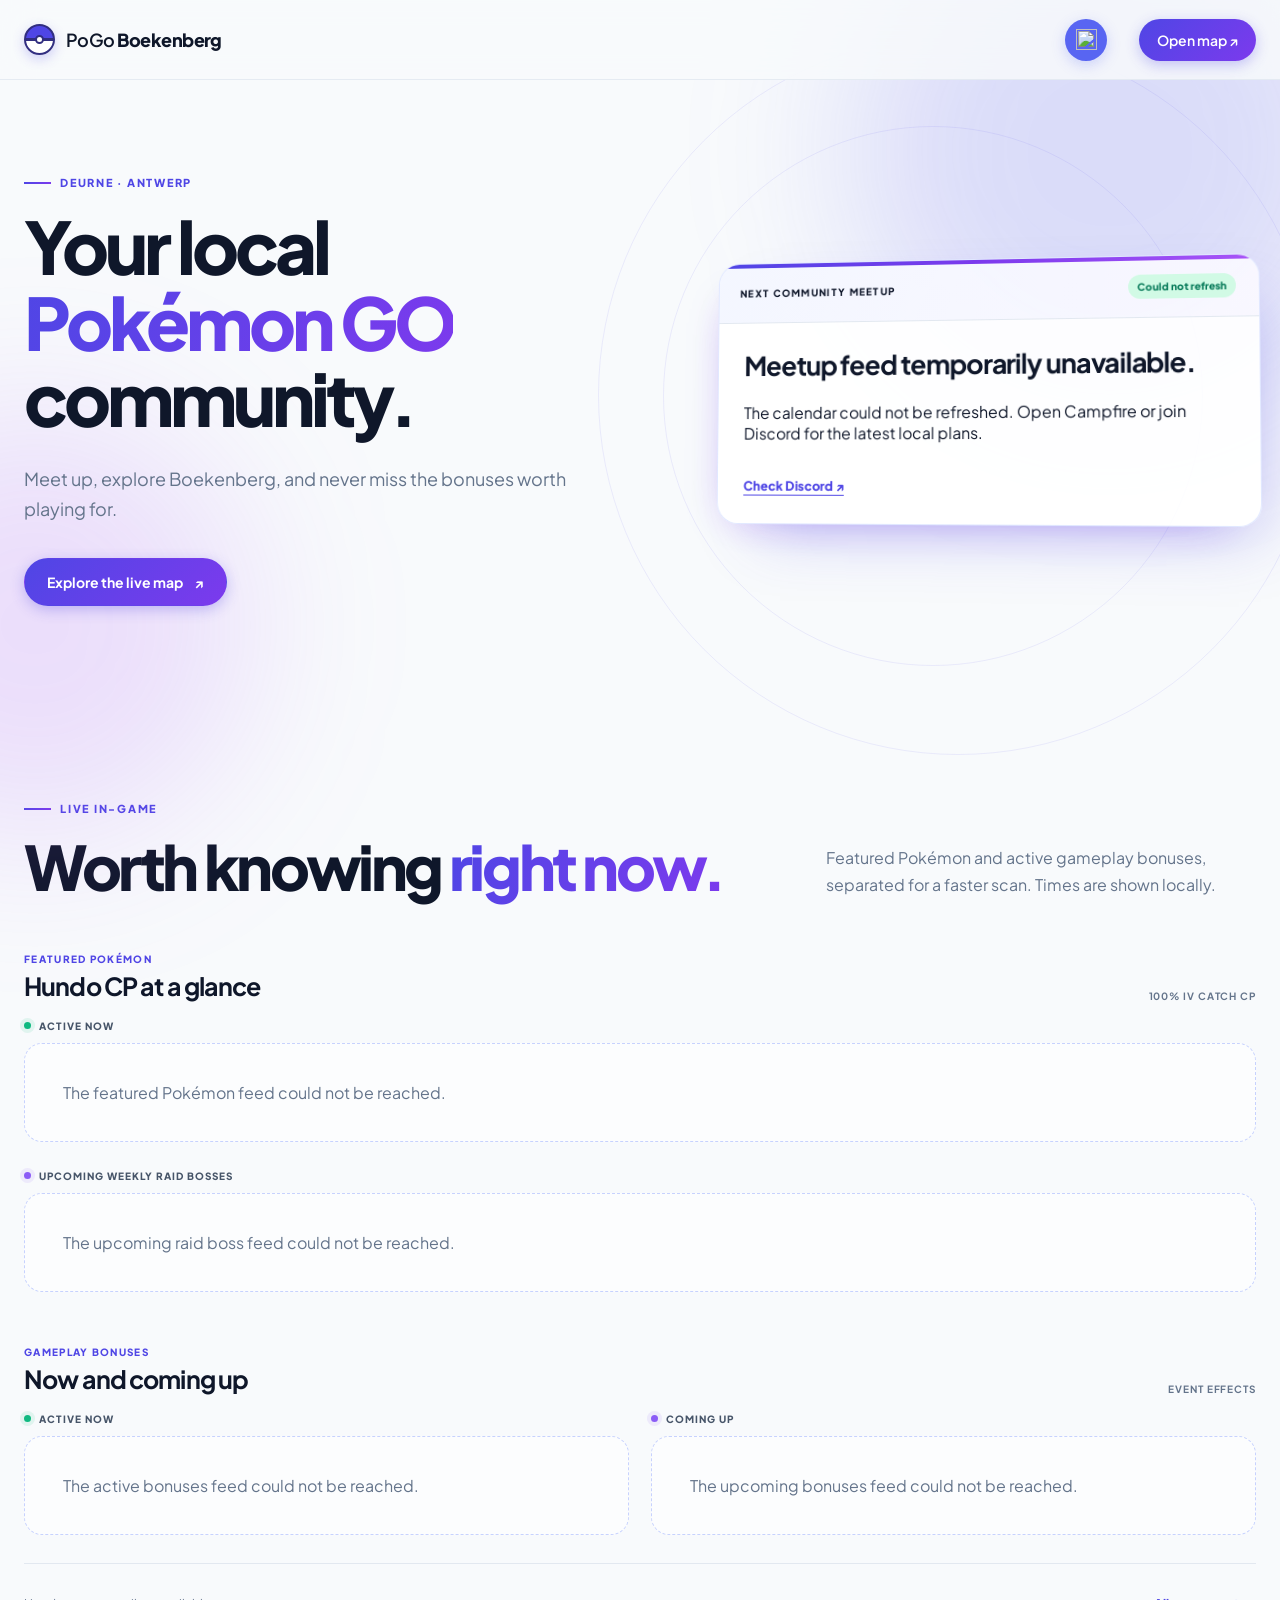
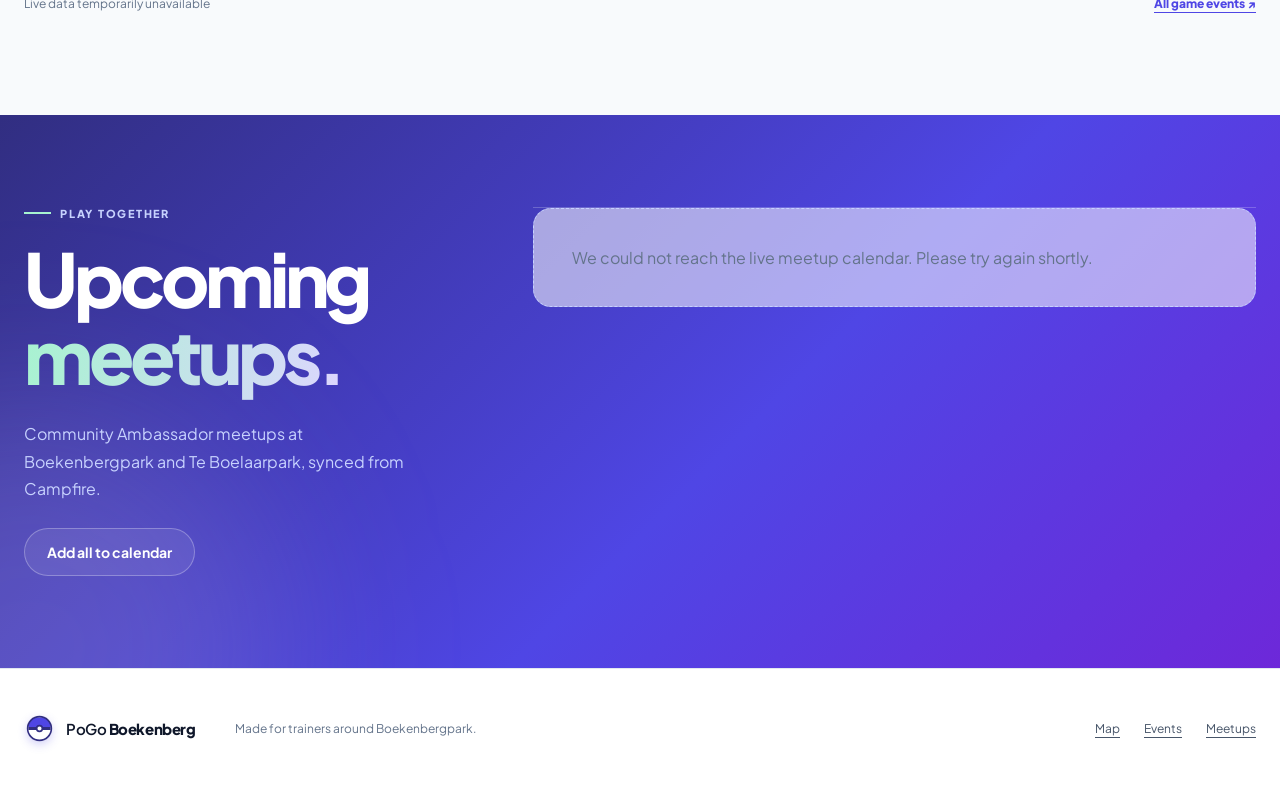
==== index.html @ e67b52e5 "Show upcoming weekly raid bosses" ====
<!doctype html>
<html lang="en">
<head>
  <meta charset="utf-8">
  <meta name="viewport" content="width=device-width, initial-scale=1, viewport-fit=cover">
  <meta name="theme-color" content="#4f46e5">
  <meta name="description" content="PoGo Boekenberg meetups, live Pokémon GO bonuses, raid hundo CP, and the community map.">
  <meta name="mobile-web-app-capable" content="yes">
  <meta name="apple-mobile-web-app-capable" content="yes">
  <meta name="apple-mobile-web-app-status-bar-style" content="default">
  <meta name="apple-mobile-web-app-title" content="PoGo Boekenberg">
  <meta property="og:type" content="website">
  <meta property="og:title" content="PoGo Boekenberg">
  <meta property="og:description" content="Meetups, live Pokémon GO events, perfect raid CP, and the community map.">
  <meta property="og:image" content="https://pogoboekenberg.github.io/home/og.png">
  <meta name="twitter:card" content="summary_large_image">
  <meta name="twitter:title" content="PoGo Boekenberg">
  <meta name="twitter:description" content="Meetups, live Pokémon GO events, perfect raid CP, and the community map.">
  <meta name="twitter:image" content="https://pogoboekenberg.github.io/home/og.png">
  <title>PoGo Boekenberg · Home</title>
  <link rel="manifest" href="manifest.webmanifest">
  <link rel="icon" href="assets/app-icon-192.png" type="image/png">
  <link rel="apple-touch-icon" href="assets/app-icon-180.png">
  <link rel="preconnect" href="https://fonts.googleapis.com">
  <link rel="preconnect" href="https://fonts.gstatic.com" crossorigin>
  <link href="https://fonts.googleapis.com/css2?family=Plus+Jakarta+Sans:wght@400;500;600;700;800&amp;display=swap" rel="stylesheet">
  <link rel="stylesheet" href="styles.css">
</head>
<body>
  <header class="site-header">
    <a class="brand" href="./" aria-label="PoGo Boekenberg home">
      <span class="brand-mark" aria-hidden="true"><i></i></span>
      <span>PoGo <b>Boekenberg</b></span>
    </a>
    <nav aria-label="Main navigation">
      <a class="discord-icon" href="https://discord.gg/QMDWYzHccS" target="_blank" rel="noopener" aria-label="Join PoGo Boekenberg on Discord" title="Join Discord">
        <img src="https://cdn.simpleicons.org/discord/ffffff" alt="" aria-hidden="true">
      </a>
      <a class="nav-map" data-map-link href="../map/">Open map <span aria-hidden="true">↗</span></a>
    </nav>
  </header>

  <main>
    <section class="hero">
      <div class="hero-orbit orbit-one" aria-hidden="true"></div>
      <div class="hero-orbit orbit-two" aria-hidden="true"></div>
      <div class="hero-copy">
        <p class="eyebrow"><span></span> Deurne · Antwerp</p>
        <h1>Your local<br><em>Pokémon GO</em><br>community.</h1>
        <p class="hero-intro">Meet up, explore Boekenberg, and never miss the bonuses worth playing for.</p>
        <div class="hero-actions">
          <a class="button primary" data-map-link href="../map/">Explore the live map <span aria-hidden="true">↗</span></a>
          <button class="button secondary install-button" id="installApp" type="button" hidden>Install app <span aria-hidden="true">↓</span></button>
        </div>
      </div>
      <aside class="next-up" aria-labelledby="next-up-title">
        <div class="next-up-label"><span>Next community meetup</span><i id="meetupStatus">Loading…</i></div>
        <div id="featuredMeetup" class="featured-meetup" aria-live="polite">
          <div class="skeleton title-skeleton"></div>
          <div class="skeleton line-skeleton"></div>
          <div class="skeleton line-skeleton short"></div>
        </div>
      </aside>
    </section>

    <section id="events" class="section events-section">
      <div class="section-heading">
        <div><p class="eyebrow"><span></span> Live in-game</p><h2>Worth knowing <em>right now.</em></h2></div>
        <p>Featured Pokémon and active gameplay bonuses, separated for a faster scan. Times are shown locally.</p>
      </div>
      <div class="event-split">
        <section class="event-group" aria-labelledby="featured-pokemon-title">
          <div class="event-group-heading"><div><p>Featured Pokémon</p><h3 id="featured-pokemon-title">Hundo CP at a glance</h3></div><span>100% IV catch CP</span></div>
          <div class="featured-rotation"><h4><span class="status-dot active"></span>Active now</h4><div id="featuredPokemon" class="featured-grid" aria-live="polite">
              <div class="compact-skeleton"><div class="skeleton icon-skeleton"></div><div><div class="skeleton title-skeleton"></div><div class="skeleton line-skeleton"></div></div></div>
              <div class="compact-skeleton"><div class="skeleton icon-skeleton"></div><div><div class="skeleton title-skeleton"></div><div class="skeleton line-skeleton"></div></div></div>
              <div class="compact-skeleton"><div class="skeleton icon-skeleton"></div><div><div class="skeleton title-skeleton"></div><div class="skeleton line-skeleton"></div></div></div>
          </div></div>
          <div class="featured-rotation"><h4><span class="status-dot upcoming"></span>Upcoming weekly raid bosses</h4><div id="upcomingRaidBosses" class="featured-grid" aria-live="polite">
              <div class="compact-skeleton"><div class="skeleton icon-skeleton"></div><div><div class="skeleton title-skeleton"></div><div class="skeleton line-skeleton"></div></div></div>
              <div class="compact-skeleton"><div class="skeleton icon-skeleton"></div><div><div class="skeleton title-skeleton"></div><div class="skeleton line-skeleton"></div></div></div>
          </div></div>
        </section>
        <section class="event-group" aria-labelledby="bonuses-title">
          <div class="event-group-heading"><div><p>Gameplay bonuses</p><h3 id="bonuses-title">Now and coming up</h3></div><span>Event effects</span></div>
          <div class="bonus-columns">
            <div class="bonus-column"><h4><span class="status-dot active"></span>Active now</h4><div id="activeBonuses" class="bonus-grid" aria-live="polite">
              <div class="compact-skeleton"><div class="skeleton icon-skeleton"></div><div><div class="skeleton title-skeleton"></div><div class="skeleton line-skeleton"></div></div></div>
            </div></div>
            <div class="bonus-column"><h4><span class="status-dot upcoming"></span>Coming up</h4><div id="upcomingBonuses" class="bonus-grid" aria-live="polite">
              <div class="compact-skeleton"><div class="skeleton icon-skeleton"></div><div><div class="skeleton title-skeleton"></div><div class="skeleton line-skeleton"></div></div></div>
            </div></div>
          </div>
        </section>
      </div>
      <div class="section-footer"><p id="eventFreshness">Checking the live event feed…</p><a href="https://leekduck.com/events/" target="_blank" rel="noopener">All game events <span aria-hidden="true">↗</span></a></div>
    </section>

    <section id="meetups" class="section meetup-section">
      <div class="meetup-heading">
        <p class="eyebrow light"><span></span> Play together</p>
        <h2>Upcoming<br><em>meetups.</em></h2>
        <p>Community Ambassador meetups at Boekenbergpark and Te Boelaarpark, synced from Campfire.</p>
        <a class="button light-button" id="calendarLink" href="https://fieldresearch-api.arcaniaxbrennian.workers.dev/api/events.ics">Add all to calendar</a>
      </div>
      <div id="meetupList" class="meetup-list" aria-live="polite">
        <div class="meetup-row loading-row"><div class="skeleton date-skeleton"></div><div><div class="skeleton title-skeleton"></div><div class="skeleton line-skeleton"></div></div></div>
        <div class="meetup-row loading-row"><div class="skeleton date-skeleton"></div><div><div class="skeleton title-skeleton"></div><div class="skeleton line-skeleton"></div></div></div>
      </div>
    </section>
  </main>

  <footer>
    <a class="brand footer-brand" href="./"><span class="brand-mark" aria-hidden="true"><i></i></span><span>PoGo <b>Boekenberg</b></span></a>
    <p>Made for trainers around Boekenbergpark.</p>
    <div><a data-map-link href="../map/">Map</a><a href="#events">Events</a><a href="#meetups">Meetups</a></div>
  </footer>

  <script src="https://cdn.jsdelivr.net/npm/long@3.2.0/dist/long.min.js"></script>
  <script src="https://cdn.jsdelivr.net/npm/s2-geometry@1.2.10/src/s2geometry.js"></script>
  <script src="config.js"></script>
  <script src="app.js"></script>
</body>
</html>
---- styles.css ----
:root {
  --background: #f8fafc;
  --surface: #ffffff;
  --primary: #4f46e5;
  --secondary: #7c3aed;
  --text: #0f172a;
  --muted: #64748b;
  --success: #10b981;
  --border: #e2e8f0;
  --indigo-soft: #eef2ff;
  --violet-soft: #f5f3ff;
  --radius-card: 18px;
  --radius-control: 12px;
  --shadow-card: 0 4px 20px -2px rgba(79, 70, 229, .10);
  --shadow-hover: 0 18px 36px -12px rgba(79, 70, 229, .22), 0 8px 16px -8px rgba(124, 58, 237, .14);
  --shadow-button: 0 4px 14px rgba(79, 70, 229, .30);
  color: var(--text);
  background: var(--background);
  font-family: "Plus Jakarta Sans", system-ui, sans-serif;
  font-synthesis: none;
}

* { box-sizing: border-box; }
[hidden] { display: none !important; }
html { scroll-behavior: smooth; }
body { margin: 0; background: var(--background); overflow-x: hidden; }
a { color: inherit; }
button, a { -webkit-tap-highlight-color: transparent; }
a:focus-visible, button:focus-visible { outline: 3px solid rgba(79, 70, 229, .35); outline-offset: 3px; }

.site-header {
  height: 80px;
  padding: 0 max(24px, calc((100vw - 1280px) / 2));
  display: flex;
  align-items: center;
  justify-content: space-between;
  border-bottom: 1px solid rgba(226, 232, 240, .8);
  background: rgba(248, 250, 252, .82);
  backdrop-filter: blur(18px);
  position: relative;
  z-index: 20;
}
.brand { display: flex; align-items: center; gap: 11px; text-decoration: none; font-weight: 600; letter-spacing: -.03em; font-size: 18px; }
.brand b { font-weight: 800; }
.brand-mark { width: 31px; height: 31px; border: 2px solid #312e81; border-radius: 50%; background: linear-gradient(var(--primary) 0 45%, #312e81 45% 55%, #fff 55%); position: relative; display: block; box-shadow: 0 4px 12px rgba(79, 70, 229, .25); }
.brand-mark i { position: absolute; width: 9px; height: 9px; border: 2px solid #312e81; background: #fff; border-radius: 50%; left: 9px; top: 9px; }
.site-header nav { display: flex; align-items: center; gap: 32px; font-size: 14px; font-weight: 600; }
.site-header nav a { text-decoration: none; transition: color .2s ease; }
.site-header nav a:not(.nav-map):hover { color: var(--primary); }
.discord-icon { width: 42px; height: 42px; display: grid; place-items: center; border-radius: 50%; background: #5865f2; box-shadow: 0 4px 14px rgba(88, 101, 242, .25); transition: transform .2s ease, box-shadow .2s ease !important; }
.discord-icon img { width: 21px; height: 21px; display: block; }
.discord-icon:hover { transform: translateY(-2px); box-shadow: 0 8px 20px rgba(88, 101, 242, .32); }
.nav-map { color: #fff; background: linear-gradient(135deg, var(--primary), var(--secondary)); padding: 12px 18px; border-radius: 999px; box-shadow: var(--shadow-button); transition: transform .2s ease, box-shadow .2s ease; }
.nav-map:hover { transform: translateY(-2px); box-shadow: 0 9px 20px rgba(79, 70, 229, .32); }

.hero { min-height: 630px; padding: 78px max(24px, calc((100vw - 1280px) / 2)) 86px; display: grid; grid-template-columns: minmax(0, 1.03fr) minmax(390px, .97fr); gap: 8vw; align-items: center; position: relative; isolation: isolate; }
.hero:before, .hero:after { content: ""; position: absolute; border-radius: 50%; filter: blur(80px); z-index: -2; pointer-events: none; animation: breathe 7s ease-in-out infinite alternate; }
.hero:before { width: 520px; height: 520px; background: rgba(99, 102, 241, .20); top: -190px; right: -90px; }
.hero:after { width: 430px; height: 430px; background: rgba(168, 85, 247, .16); left: -180px; bottom: -130px; animation-delay: -3s; }
.hero-orbit { position: absolute; border: 1px solid rgba(79, 70, 229, .09); border-radius: 50%; pointer-events: none; z-index: -1; }
.orbit-one { width: 540px; height: 540px; right: 6vw; top: 46px; }
.orbit-two { width: 720px; height: 720px; right: -3vw; top: -45px; }
.hero-copy, .next-up { position: relative; z-index: 2; }
.eyebrow { margin: 0 0 19px; text-transform: uppercase; letter-spacing: .16em; font-size: 11px; font-weight: 800; color: var(--primary); display: flex; align-items: center; gap: 9px; }
.eyebrow span { width: 27px; height: 2px; background: linear-gradient(90deg, var(--primary), var(--secondary)); display: inline-block; }
.hero h1, .section h2, .discord-cta h2 { font-size: clamp(48px, 5.65vw, 78px); line-height: 1.05; letter-spacing: -.055em; margin: 0; font-weight: 800; }
.hero h1 em, .section h2 em, .discord-cta h2 em { font: inherit; color: transparent; background: linear-gradient(115deg, var(--primary), var(--secondary)); -webkit-background-clip: text; background-clip: text; }
.hero-intro { font-size: 18px; line-height: 1.7; max-width: 560px; color: var(--muted); margin: 28px 0 33px; }
.hero-actions { display: flex; gap: 12px; flex-wrap: wrap; }
.button { min-height: 48px; display: inline-flex; align-items: center; justify-content: center; gap: 11px; text-decoration: none; border-radius: 999px; padding: 14px 22px; font-size: 14px; font-weight: 700; border: 1px solid var(--border); transition: transform .2s ease, box-shadow .2s ease, border-color .2s ease, background .2s ease; }
.install-button { font-family: inherit; cursor: pointer; }
.button:hover { transform: translateY(-2px); }
.button.primary { border-color: transparent; background: linear-gradient(135deg, var(--primary), var(--secondary)); color: #fff; box-shadow: var(--shadow-button); }
.button.primary:hover { box-shadow: 0 9px 22px rgba(79, 70, 229, .34); }
.button.secondary { background: var(--surface); color: #334155; box-shadow: 0 2px 9px rgba(79, 70, 229, .06); }
.button.secondary:hover { border-color: #c7d2fe; background: #f8faff; box-shadow: var(--shadow-card); }

.next-up { align-self: center; transform: perspective(1400px) rotateX(3deg) rotateY(-8deg); background: rgba(255, 255, 255, .91); border: 1px solid rgba(224, 231, 255, .95); border-radius: 22px; overflow: hidden; box-shadow: 22px 28px 60px -24px rgba(79, 70, 229, .34), -14px 18px 40px -28px rgba(124, 58, 237, .4); transition: transform .5s ease, box-shadow .5s ease; }
.next-up:hover { transform: perspective(1400px) rotateX(1deg) rotateY(-4deg) translateY(-4px); box-shadow: var(--shadow-hover); }
.next-up:before { content: ""; position: absolute; inset: 0 0 auto; height: 4px; background: linear-gradient(90deg, var(--primary), var(--secondary), #a855f7); }
.next-up-label { display: flex; justify-content: space-between; align-items: center; padding: 18px 22px; border-bottom: 1px solid var(--border); background: linear-gradient(90deg, rgba(238, 242, 255, .65), rgba(245, 243, 255, .65)); font-size: 10px; text-transform: uppercase; letter-spacing: .13em; font-weight: 800; }
.next-up-label i { font-style: normal; color: #047857; background: #d1fae5; border-radius: 999px; padding: 6px 9px; letter-spacing: 0; text-transform: none; }
.featured-meetup { padding: 28px 27px 26px; min-height: 204px; }
.featured-meetup h3 { font-size: 27px; line-height: 1.15; letter-spacing: -.04em; margin: 0 0 22px; }
.featured-meta { display: grid; grid-template-columns: 1fr 1fr; gap: 12px; padding-top: 17px; border-top: 1px solid var(--border); }
.featured-meta span { font-size: 10px; text-transform: uppercase; letter-spacing: .12em; color: var(--muted); display: block; }
.featured-meta b { display: block; margin-top: 5px; font-size: 13px; }
.featured-meetup a { display: inline-flex; margin-top: 19px; font-size: 13px; font-weight: 800; color: var(--primary); text-underline-offset: 4px; }

.section { padding: 92px max(24px, calc((100vw - 1280px) / 2)); }
.section-heading { display: flex; justify-content: space-between; gap: 60px; align-items: end; margin-bottom: 54px; }
.section-heading h2 { font-size: clamp(42px, 4.8vw, 64px); }
.section-heading > p { max-width: 430px; color: var(--muted); font-size: 16px; line-height: 1.7; margin: 0; }
.event-split { display: grid; gap: 54px; }
.event-group { min-width: 0; }
.event-group-heading { display: flex; align-items: end; justify-content: space-between; gap: 24px; margin-bottom: 18px; }
.event-group-heading p { margin: 0 0 5px; color: var(--primary); font-size: 10px; font-weight: 800; letter-spacing: .13em; text-transform: uppercase; }
.event-group-heading h3 { margin: 0; font-size: 25px; letter-spacing: -.035em; }
.event-group-heading > span { color: var(--muted); font-size: 10px; font-weight: 700; letter-spacing: .09em; text-transform: uppercase; }
.featured-grid { display: grid; grid-template-columns: repeat(3, 1fr); gap: 13px; }
.featured-rotation + .featured-rotation { margin-top: 28px; }
.featured-pokemon-card { min-width: 0; border: 1px solid #e7eafd; border-radius: 15px; background: var(--surface); box-shadow: 0 3px 14px rgba(79, 70, 229, .07); transition: transform .2s ease, box-shadow .2s ease, border-color .2s ease; }
.featured-pokemon-card:hover { transform: translateY(-3px); border-color: #cfd6ff; box-shadow: var(--shadow-card); }
.featured-pokemon-card > a { min-height: 128px; display: grid; grid-template-columns: 54px minmax(0, 1fr); gap: 13px; padding: 15px; text-decoration: none; }
.featured-mon-art { width: 54px; height: 54px; display: grid; place-items: center; border-radius: 13px; background: var(--indigo-soft); overflow: hidden; }
.featured-mon-art img { width: 48px; height: 48px; object-fit: contain; }
.featured-mon-art span { color: var(--primary); font-weight: 800; font-size: 20px; }
.featured-mon-info { min-width: 0; }
.featured-mon-top { display: flex; align-items: start; justify-content: space-between; gap: 8px; }
.featured-mon-top h4 { margin: 1px 0 0; font-size: 16px; letter-spacing: -.025em; }
.featured-mon-top > span { flex: 0 0 auto; color: #047857; font-size: 8px; font-weight: 800; letter-spacing: .08em; text-transform: uppercase; }
.upcoming-raid-card .featured-mon-art { background: var(--violet-soft); }
.upcoming-raid-card .featured-mon-top > span { color: #6d28d9; }
.featured-mon-info > small { display: block; margin-top: 4px; color: var(--muted); font-size: 9px; white-space: nowrap; overflow: hidden; text-overflow: ellipsis; }
.pokemon-cp { margin-top: 12px; padding-top: 10px; border-top: 1px solid var(--border); display: grid; grid-template-columns: repeat(auto-fit, minmax(82px, 1fr)); gap: 9px; }
.cp-stat { min-width: 0; display: block; }
.cp-stat small, .cp-stat b { display: block; }
.cp-stat small { margin-bottom: 3px; color: var(--muted); font-size: 8px; font-weight: 800; letter-spacing: .06em; text-transform: uppercase; white-space: nowrap; overflow: hidden; text-overflow: ellipsis; }
.cp-stat b { color: var(--primary); font-size: 13px; white-space: nowrap; }
.cp-stat.boosted { padding-left: 9px; border-left: 2px solid #a7f3d0; }
.cp-stat.boosted small { color: #047857; }
.cp-stat.boosted b { color: #065f46; font-size: 14px; }
.bonus-columns { display: grid; grid-template-columns: repeat(2, minmax(0, 1fr)); gap: 22px; }
.bonus-column { min-width: 0; }
.bonus-column h4, .featured-rotation > h4 { display: flex; align-items: center; gap: 8px; margin: 0 0 11px; color: #475569; font-size: 10px; font-weight: 800; letter-spacing: .1em; text-transform: uppercase; }
.status-dot { width: 7px; height: 7px; border-radius: 50%; }
.status-dot.active { background: #10b981; box-shadow: 0 0 0 4px rgba(16, 185, 129, .1); }
.status-dot.upcoming { background: #8b5cf6; box-shadow: 0 0 0 4px rgba(139, 92, 246, .1); }
.bonus-grid { display: grid; grid-template-columns: 1fr; gap: 9px; }
.bonus-card { min-width: 0; display: grid; grid-template-columns: 40px minmax(0, 1fr) auto; gap: 12px; align-items: center; padding: 14px; border: 1px solid #e7eafd; border-radius: 14px; background: var(--surface); box-shadow: 0 3px 14px rgba(79, 70, 229, .06); text-decoration: none; transition: transform .2s ease, border-color .2s ease, box-shadow .2s ease; }
.bonus-card:hover { transform: translateY(-2px); border-color: #cfd6ff; box-shadow: var(--shadow-card); }
.bonus-mark { width: 40px; height: 40px; display: grid; place-items: center; border-radius: 12px; color: #fff; background: linear-gradient(135deg, var(--primary), var(--secondary)); font-size: 12px; font-weight: 800; }
.upcoming-bonus .bonus-mark { color: #6d28d9; background: var(--violet-soft); border: 1px solid #ddd6fe; }
.bonus-copy { min-width: 0; }
.bonus-copy b { display: block; font-size: 12px; line-height: 1.35; }
.bonus-copy small { display: block; margin-top: 4px; color: var(--muted); font-size: 9px; white-space: nowrap; overflow: hidden; text-overflow: ellipsis; }
.bonus-copy i { color: #047857; font-style: normal; }
.bonus-arrow { color: var(--primary); font-size: 13px; font-weight: 800; }
.empty-state { grid-column: 1/-1; border: 1px dashed #c7d2fe; border-radius: var(--radius-card); padding: 38px; color: var(--muted); background: rgba(255, 255, 255, .55); }
.compact-empty { padding: 22px; font-size: 11px; line-height: 1.5; }
.section-footer { display: flex; justify-content: space-between; align-items: center; border-top: 1px solid var(--border); margin-top: 28px; padding-top: 20px; font-size: 12px; color: var(--muted); }
.section-footer a { font-weight: 800; color: var(--primary); text-underline-offset: 4px; }

.meetup-section { background: linear-gradient(135deg, #312e81, #4f46e5 58%, #6d28d9); color: white; display: grid; grid-template-columns: .72fr 1.28fr; gap: 8vw; position: relative; isolation: isolate; overflow: hidden; }
.meetup-section:before { content: ""; position: absolute; width: 500px; height: 500px; background: rgba(196, 181, 253, .20); border-radius: 50%; filter: blur(90px); left: -220px; bottom: -230px; z-index: -1; }
.eyebrow.light { color: #c7d2fe; }
.eyebrow.light span { background: #a7f3d0; }
.meetup-heading h2 { font-size: clamp(50px, 5.8vw, 76px); }
.meetup-heading h2 em { background: linear-gradient(100deg, #a7f3d0, #ddd6fe); -webkit-background-clip: text; background-clip: text; }
.meetup-heading > p:not(.eyebrow) { max-width: 390px; color: #c7d2fe; line-height: 1.7; margin: 26px 0; }
.light-button { border-color: rgba(255, 255, 255, .28); background: rgba(255, 255, 255, .08); color: white; }
.light-button:hover { background: #fff; color: #3730a3; box-shadow: 0 10px 25px rgba(30, 27, 75, .2); }
.meetup-list { border-top: 1px solid rgba(255, 255, 255, .22); }
.meetup-row { display: grid; grid-template-columns: 90px 1fr auto; gap: 24px; align-items: center; padding: 26px 0; border-bottom: 1px solid rgba(255, 255, 255, .22); transition: padding .2s ease, background .2s ease; }
.meetup-row:hover { padding-left: 10px; padding-right: 10px; background: rgba(255, 255, 255, .05); }
.meetup-date { text-align: center; border-right: 1px solid rgba(255, 255, 255, .22); padding-right: 23px; }
.meetup-date b { font-size: 34px; line-height: 1; display: block; }
.meetup-date span { font-size: 9px; text-transform: uppercase; letter-spacing: .16em; color: #c7d2fe; }
.meetup-info h3 { font-size: 18px; line-height: 1.3; letter-spacing: -.025em; margin: 0 0 7px; }
.meetup-info p { margin: 0; color: #c7d2fe; font-size: 13px; }
.meetup-row > a { width: 44px; height: 44px; display: grid; place-items: center; border-radius: 50%; border: 1px solid rgba(255, 255, 255, .35); text-decoration: none; transition: background .2s ease, color .2s ease, transform .2s ease; }
.meetup-row > a:hover { background: #fff; color: var(--primary); transform: translateY(-2px); }

footer { min-height: 120px; padding: 30px max(24px, calc((100vw - 1280px) / 2)); display: flex; align-items: center; gap: 40px; border-top: 1px solid var(--border); background: var(--surface); font-size: 12px; }
footer p { color: var(--muted); margin-right: auto; }
.footer-brand { font-size: 15px; }
.footer-brand .brand-mark { transform: scale(.82); }
footer > div { display: flex; gap: 24px; }
footer > div a { color: #475569; text-underline-offset: 4px; }

.skeleton { background: linear-gradient(90deg, rgba(99, 102, 241, .06), rgba(99, 102, 241, .14), rgba(99, 102, 241, .06)); background-size: 200% 100%; animation: shimmer 1.5s infinite; border-radius: 7px; }
.title-skeleton { height: 28px; width: 80%; margin: 5px 0 22px; }
.line-skeleton { height: 12px; width: 100%; margin: 11px 0; }
.line-skeleton.short { width: 60%; }
.compact-skeleton { display: grid; grid-template-columns: 46px minmax(0, 1fr); gap: 12px; align-items: center; min-height: 98px; padding: 15px; border: 1px solid #e7eafd; border-radius: 14px; background: var(--surface); }
.icon-skeleton { width: 46px; height: 46px; }
.compact-skeleton .title-skeleton { height: 16px; margin: 0 0 10px; }
.compact-skeleton .line-skeleton { margin: 0; }
.date-skeleton { height: 66px; }
.loading-row { grid-template-columns: 90px 1fr; }
.meetup-section .skeleton { background: linear-gradient(90deg, rgba(255,255,255,.06), rgba(255,255,255,.18), rgba(255,255,255,.06)); background-size: 200% 100%; }
@keyframes shimmer { to { background-position: -200% 0; } }
@keyframes breathe { to { transform: translate3d(20px, 16px, 0) scale(1.08); } }

@media (max-width: 920px) {
  .site-header nav a:not(.nav-map):not(.discord-icon) { display: none; }
  .hero { grid-template-columns: 1fr; padding-top: 70px; }
  .next-up { max-width: 560px; margin-top: 22px; transform: perspective(1400px) rotateX(2deg) rotateY(-3deg); }
  .featured-grid { grid-template-columns: 1fr 1fr; }
  .meetup-section { grid-template-columns: 1fr; }
  .meetup-heading { max-width: 620px; }
  .section-heading { align-items: start; flex-direction: column; gap: 22px; }
  .orbit-one, .orbit-two { right: -280px; }
}

@media (max-width: 620px) {
  .site-header { height: 70px; }
  .brand { font-size: 16px; }
  .nav-map { padding: 10px 14px; }
  .hero { padding-top: 58px; padding-bottom: 75px; min-height: auto; }
  .hero h1 { font-size: 44px; }
  .hero-intro { font-size: 16px; }
  .hero-actions { flex-direction: column; align-items: stretch; }
  .next-up { margin-top: 18px; transform: none; }
  .next-up:hover { transform: translateY(-3px); }
  .featured-meta { grid-template-columns: 1fr; }
  .section { padding-top: 82px; padding-bottom: 82px; }
  .featured-grid, .bonus-grid { grid-template-columns: 1fr; }
  .bonus-columns { grid-template-columns: 1fr; gap: 26px; }
  .event-group-heading { align-items: start; }
  .event-group-heading > span { display: none; }
  .meetup-row { grid-template-columns: 68px 1fr auto; gap: 14px; }
  .meetup-date { padding-right: 13px; }
  .meetup-date b { font-size: 28px; }
  .meetup-info h3 { font-size: 16px; }
  .meetup-info p { font-size: 12px; }
  .section-footer { align-items: flex-start; gap: 15px; }
  footer { padding-top: 35px; padding-bottom: 35px; flex-wrap: wrap; gap: 18px; }
  footer p { width: 100%; order: 3; margin: 0; }
  .site-header nav { gap: 9px; }
  .discord-icon { width: 40px; height: 40px; }
}

@media (prefers-reduced-motion: reduce) {
  html { scroll-behavior: auto; }
  *, *:before, *:after { animation-duration: .01ms !important; animation-iteration-count: 1 !important; transition-duration: .01ms !important; }
}
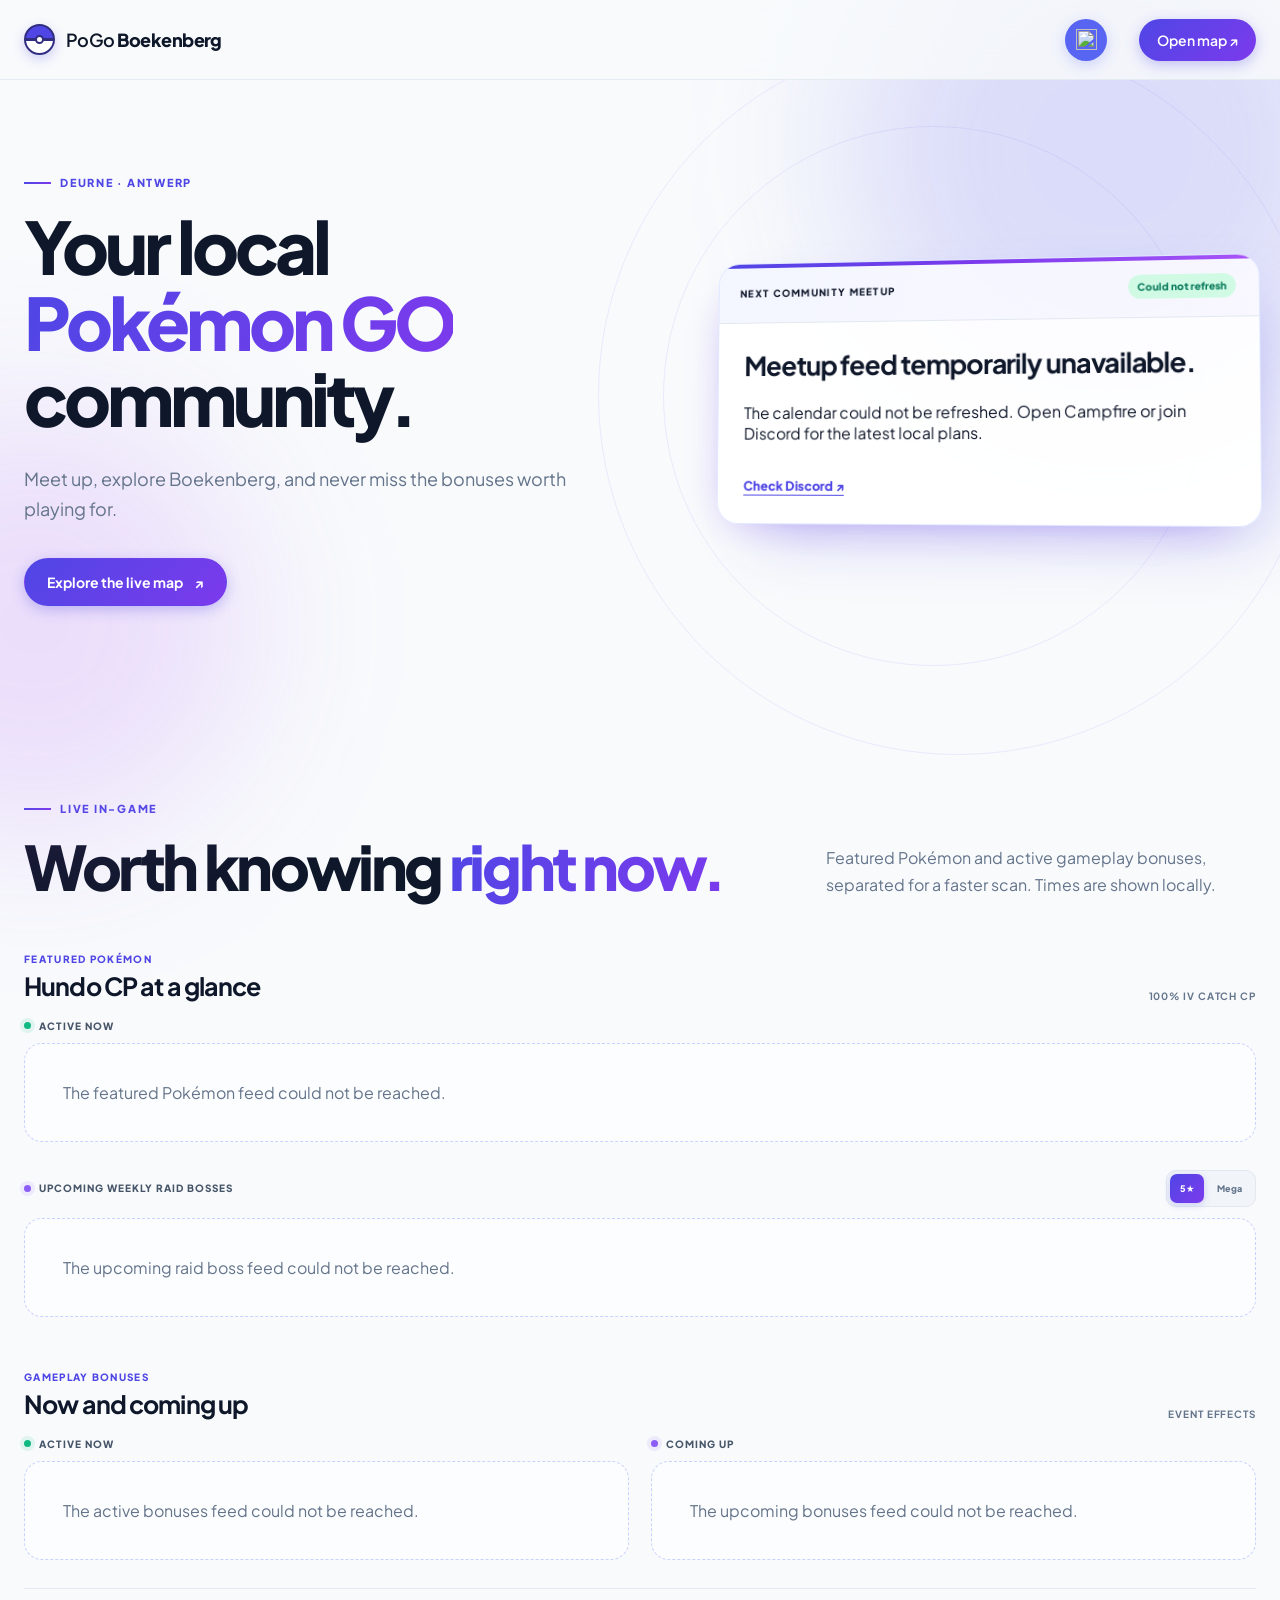
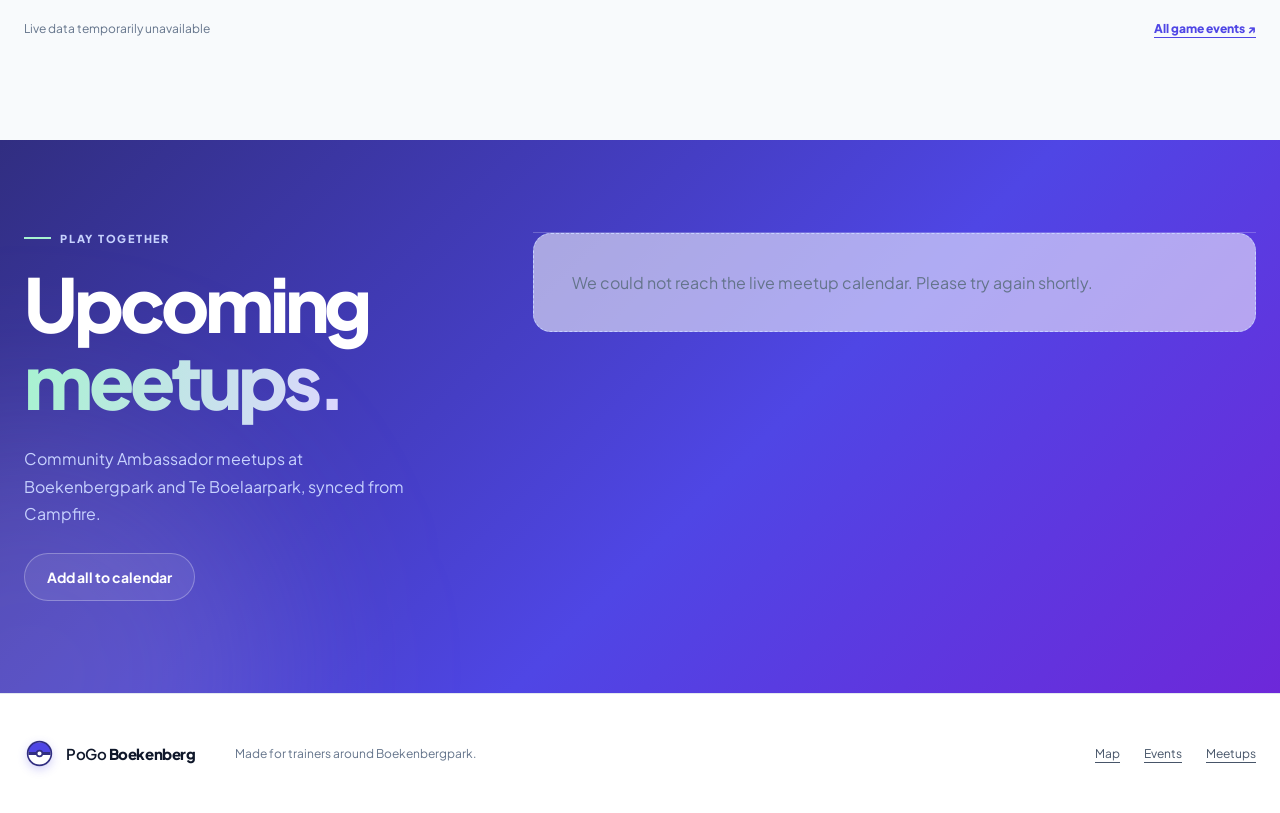
==== commit e2a37ba3: "Add upcoming raid boss type toggle" ====
--- a/index.html
+++ b/index.html
@@ -76,10 +76,19 @@
               <div class="compact-skeleton"><div class="skeleton icon-skeleton"></div><div><div class="skeleton title-skeleton"></div><div class="skeleton line-skeleton"></div></div></div>
               <div class="compact-skeleton"><div class="skeleton icon-skeleton"></div><div><div class="skeleton title-skeleton"></div><div class="skeleton line-skeleton"></div></div></div>
           </div></div>
-          <div class="featured-rotation"><h4><span class="status-dot upcoming"></span>Upcoming weekly raid bosses</h4><div id="upcomingRaidBosses" class="featured-grid" aria-live="polite">
+          <div class="featured-rotation">
+            <div class="featured-rotation-heading">
+              <h4><span class="status-dot upcoming"></span>Upcoming weekly raid bosses</h4>
+              <div class="raid-toggle" role="group" aria-label="Upcoming raid boss type">
+                <button type="button" class="active" data-raid-boss-filter="five" aria-pressed="true">5★</button>
+                <button type="button" data-raid-boss-filter="mega" aria-pressed="false">Mega</button>
+              </div>
+            </div>
+            <div id="upcomingRaidBosses" class="featured-grid" aria-live="polite">
               <div class="compact-skeleton"><div class="skeleton icon-skeleton"></div><div><div class="skeleton title-skeleton"></div><div class="skeleton line-skeleton"></div></div></div>
               <div class="compact-skeleton"><div class="skeleton icon-skeleton"></div><div><div class="skeleton title-skeleton"></div><div class="skeleton line-skeleton"></div></div></div>
-          </div></div>
+            </div>
+          </div>
         </section>
         <section class="event-group" aria-labelledby="bonuses-title">
           <div class="event-group-heading"><div><p>Gameplay bonuses</p><h3 id="bonuses-title">Now and coming up</h3></div><span>Event effects</span></div>
--- a/styles.css
+++ b/styles.css
@@ -99,19 +99,25 @@
 .event-group-heading > span { color: var(--muted); font-size: 10px; font-weight: 700; letter-spacing: .09em; text-transform: uppercase; }
 .featured-grid { display: grid; grid-template-columns: repeat(3, 1fr); gap: 13px; }
 .featured-rotation + .featured-rotation { margin-top: 28px; }
+.featured-rotation-heading { display: flex; align-items: center; justify-content: space-between; gap: 16px; margin-bottom: 11px; }
 .featured-pokemon-card { min-width: 0; border: 1px solid #e7eafd; border-radius: 15px; background: var(--surface); box-shadow: 0 3px 14px rgba(79, 70, 229, .07); transition: transform .2s ease, box-shadow .2s ease, border-color .2s ease; }
 .featured-pokemon-card:hover { transform: translateY(-3px); border-color: #cfd6ff; box-shadow: var(--shadow-card); }
 .featured-pokemon-card > a { min-height: 128px; display: grid; grid-template-columns: 54px minmax(0, 1fr); gap: 13px; padding: 15px; text-decoration: none; }
-.featured-mon-art { width: 54px; height: 54px; display: grid; place-items: center; border-radius: 13px; background: var(--indigo-soft); overflow: hidden; }
-.featured-mon-art img { width: 48px; height: 48px; object-fit: contain; }
-.featured-mon-art span { color: var(--primary); font-weight: 800; font-size: 20px; }
+.featured-mon-art { position: relative; width: 54px; height: 54px; display: grid; place-items: center; border-radius: 13px; background: var(--indigo-soft); overflow: hidden; }
+.featured-mon-art img { position: relative; z-index: 1; width: 48px; height: 48px; object-fit: contain; }
+.featured-mon-art > span { position: relative; z-index: 1; color: var(--primary); font-weight: 800; font-size: 20px; }
+.featured-mon-art.shadow { background: #24143d; }
+.featured-mon-art.shadow:after { content: ""; position: absolute; inset: 0; z-index: 2; border-radius: inherit; background: url("https://campfire-web-assets.nianticlabs.com/_next/static/media/shadow_aura.c9738dd7.png") center/contain no-repeat; pointer-events: none; }
+.shadow-boss-card { border-color: #c4b5fd; box-shadow: 0 4px 18px rgba(109, 40, 217, .14); }
 .featured-mon-info { min-width: 0; }
 .featured-mon-top { display: flex; align-items: start; justify-content: space-between; gap: 8px; }
-.featured-mon-top h4 { margin: 1px 0 0; font-size: 16px; letter-spacing: -.025em; }
+.featured-mon-top h4 { margin: 1px 0 0; display: flex; align-items: center; flex-wrap: wrap; gap: 5px; font-size: 16px; letter-spacing: -.025em; }
+.shadow-chip { padding: 3px 6px; border-radius: 999px; color: #fff; background: linear-gradient(135deg, #581c87, #7c3aed); font-size: 7px; font-style: normal; font-weight: 900; letter-spacing: .08em; text-transform: uppercase; box-shadow: 0 2px 6px rgba(88, 28, 135, .25); }
 .featured-mon-top > span { flex: 0 0 auto; color: #047857; font-size: 8px; font-weight: 800; letter-spacing: .08em; text-transform: uppercase; }
 .upcoming-raid-card .featured-mon-art { background: var(--violet-soft); }
+.upcoming-raid-card .featured-mon-art.shadow { background: #24143d; }
 .upcoming-raid-card .featured-mon-top > span { color: #6d28d9; }
-.featured-mon-info > small { display: block; margin-top: 4px; color: var(--muted); font-size: 9px; white-space: nowrap; overflow: hidden; text-overflow: ellipsis; }
+.upcoming-raid-card > a { min-height: 84px; align-items: center; }
 .pokemon-cp { margin-top: 12px; padding-top: 10px; border-top: 1px solid var(--border); display: grid; grid-template-columns: repeat(auto-fit, minmax(82px, 1fr)); gap: 9px; }
 .cp-stat { min-width: 0; display: block; }
 .cp-stat small, .cp-stat b { display: block; }
@@ -122,7 +128,11 @@
 .cp-stat.boosted b { color: #065f46; font-size: 14px; }
 .bonus-columns { display: grid; grid-template-columns: repeat(2, minmax(0, 1fr)); gap: 22px; }
 .bonus-column { min-width: 0; }
-.bonus-column h4, .featured-rotation > h4 { display: flex; align-items: center; gap: 8px; margin: 0 0 11px; color: #475569; font-size: 10px; font-weight: 800; letter-spacing: .1em; text-transform: uppercase; }
+.bonus-column h4, .featured-rotation > h4, .featured-rotation-heading h4 { display: flex; align-items: center; gap: 8px; margin: 0 0 11px; color: #475569; font-size: 10px; font-weight: 800; letter-spacing: .1em; text-transform: uppercase; }
+.featured-rotation-heading h4 { margin: 0; }
+.raid-toggle { flex: 0 0 auto; display: flex; gap: 3px; padding: 3px; border: 1px solid var(--border); border-radius: 10px; background: #f1f5f9; }
+.raid-toggle button { min-height: 29px; padding: 5px 10px; border: 0; border-radius: 7px; color: var(--muted); background: transparent; font: inherit; font-size: 9px; font-weight: 800; cursor: pointer; }
+.raid-toggle button.active { color: #fff; background: linear-gradient(135deg, var(--primary), var(--secondary)); box-shadow: 0 2px 7px rgba(79, 70, 229, .24); }
 .status-dot { width: 7px; height: 7px; border-radius: 50%; }
 .status-dot.active { background: #10b981; box-shadow: 0 0 0 4px rgba(16, 185, 129, .1); }
 .status-dot.upcoming { background: #8b5cf6; box-shadow: 0 0 0 4px rgba(139, 92, 246, .1); }
@@ -134,7 +144,11 @@
 .bonus-copy { min-width: 0; }
 .bonus-copy b { display: block; font-size: 12px; line-height: 1.35; }
 .bonus-copy small { display: block; margin-top: 4px; color: var(--muted); font-size: 9px; white-space: nowrap; overflow: hidden; text-overflow: ellipsis; }
-.bonus-copy i { color: #047857; font-style: normal; }
+.bonus-copy small > i { color: #047857; font-style: normal; }
+.bonus-access { display: flex; flex-wrap: wrap; gap: 5px; margin-top: 7px; }
+.bonus-access i { padding: 3px 6px; border-radius: 999px; font-size: 8px; font-style: normal; font-weight: 800; }
+.bonus-access .free-tier { color: #047857; background: #d1fae5; }
+.bonus-access .paid-tier { color: #6d28d9; background: #ede9fe; }
 .bonus-arrow { color: var(--primary); font-size: 13px; font-weight: 800; }
 .empty-state { grid-column: 1/-1; border: 1px dashed #c7d2fe; border-radius: var(--radius-card); padding: 38px; color: var(--muted); background: rgba(255, 255, 255, .55); }
 .compact-empty { padding: 22px; font-size: 11px; line-height: 1.5; }
@@ -208,6 +222,7 @@
   .featured-grid, .bonus-grid { grid-template-columns: 1fr; }
   .bonus-columns { grid-template-columns: 1fr; gap: 26px; }
   .event-group-heading { align-items: start; }
+  .featured-rotation-heading { align-items: flex-start; }
   .event-group-heading > span { display: none; }
   .meetup-row { grid-template-columns: 68px 1fr auto; gap: 14px; }
   .meetup-date { padding-right: 13px; }
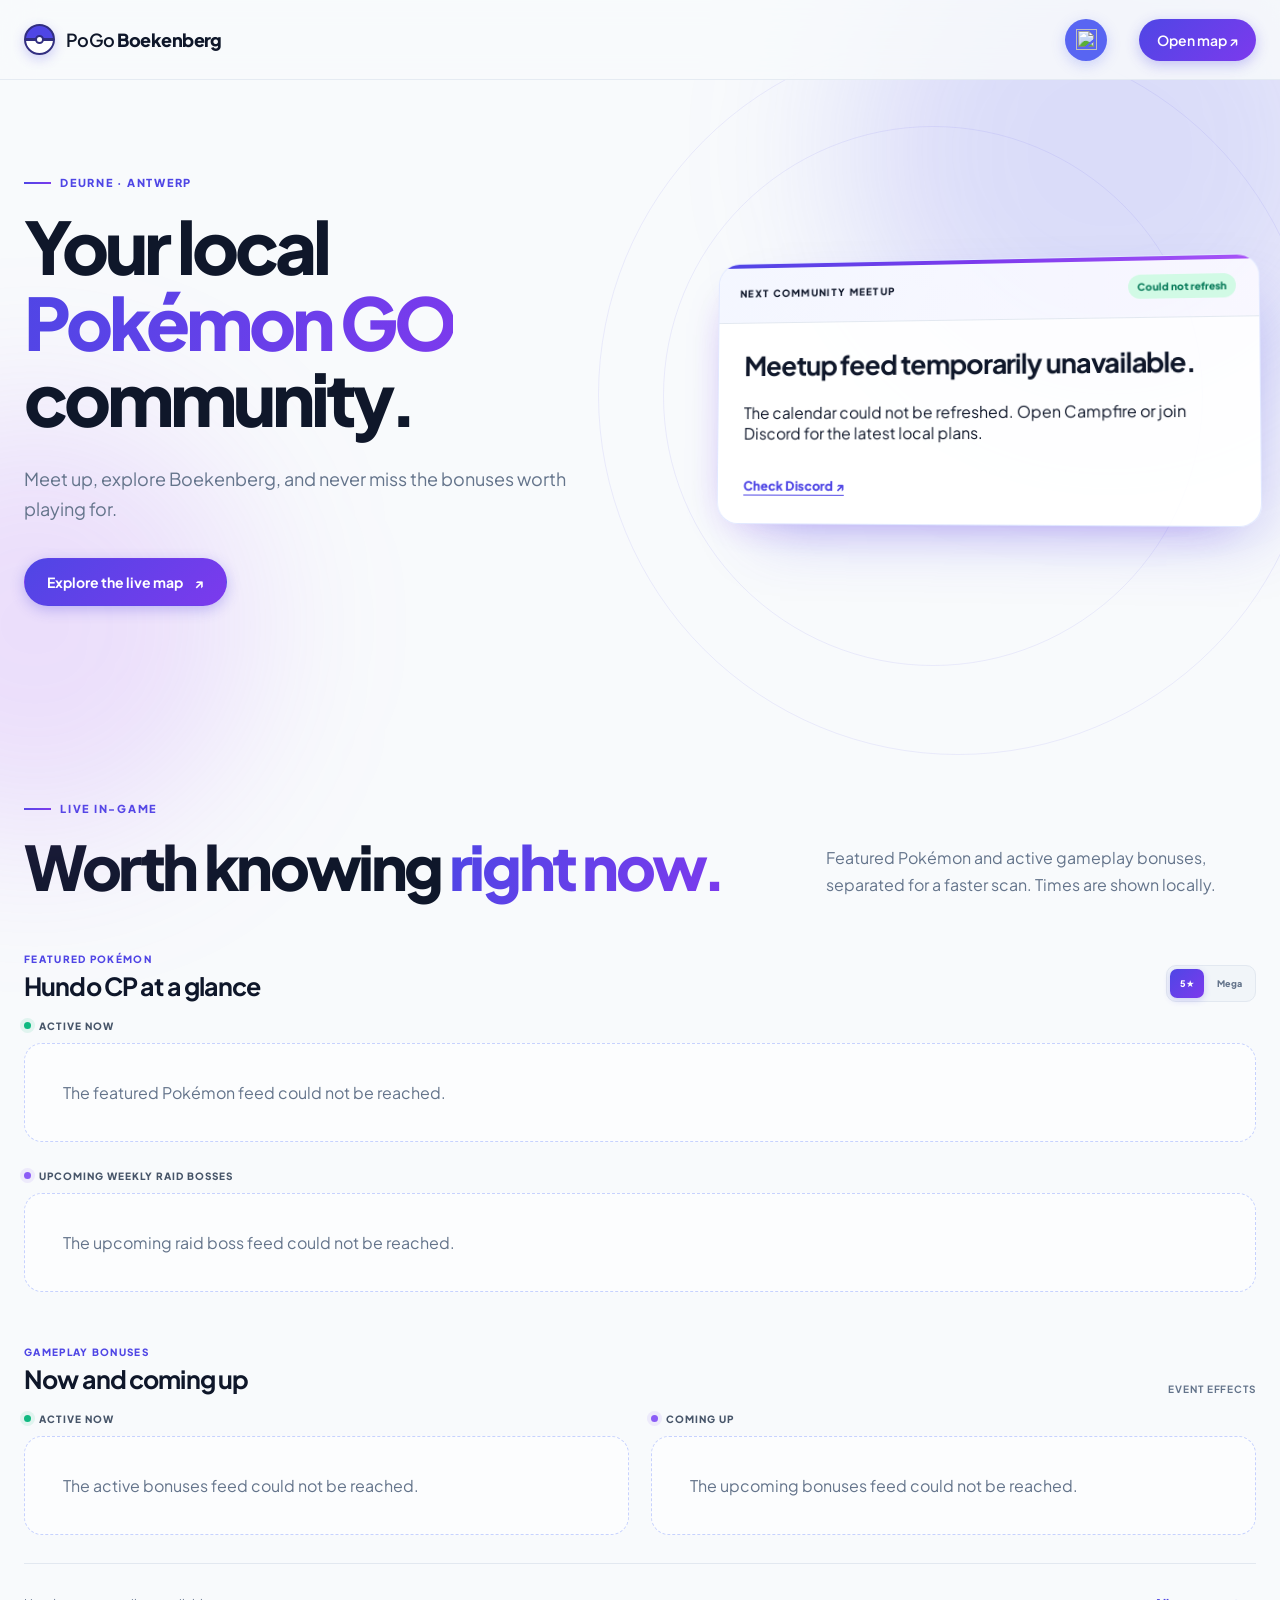
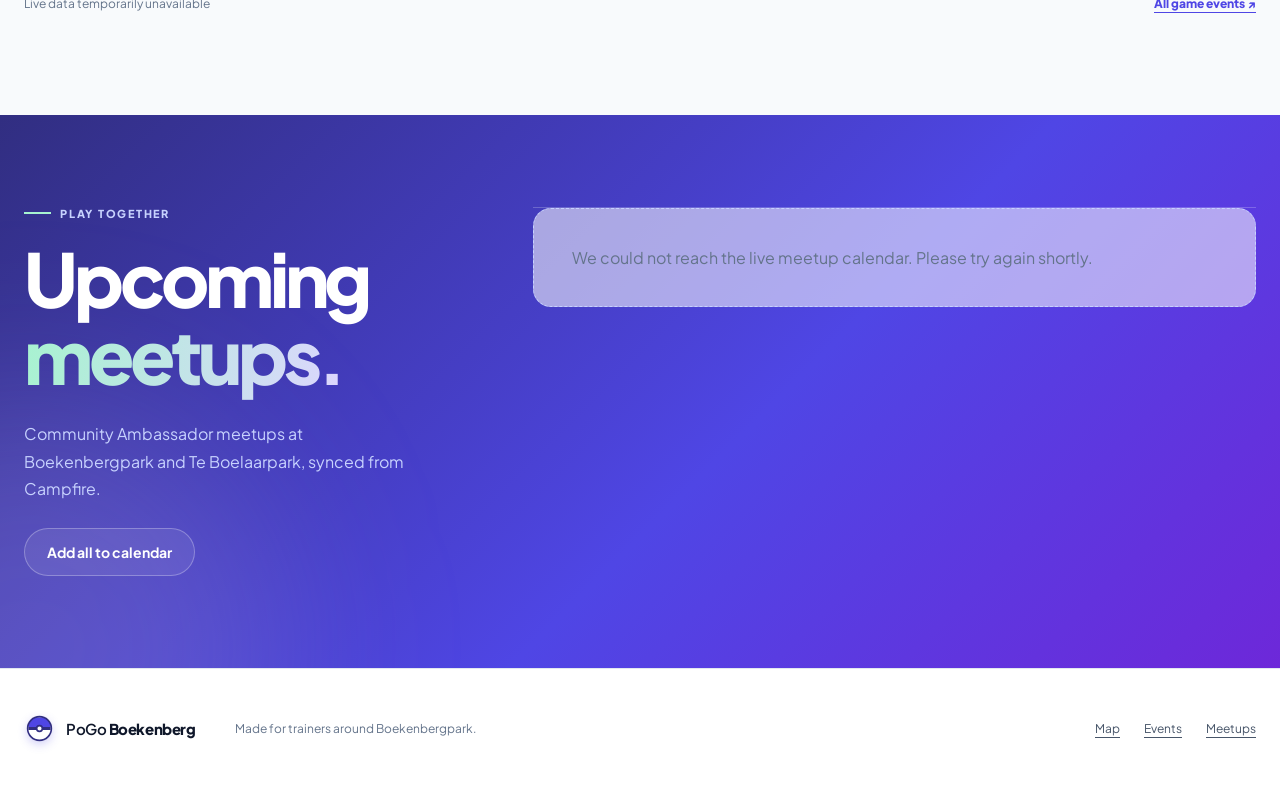
==== commit 2a45ba0a: "Share and remember raid boss filter" ====
--- a/index.html
+++ b/index.html
@@ -70,20 +70,20 @@
       </div>
       <div class="event-split">
         <section class="event-group" aria-labelledby="featured-pokemon-title">
-          <div class="event-group-heading"><div><p>Featured Pokémon</p><h3 id="featured-pokemon-title">Hundo CP at a glance</h3></div><span>100% IV catch CP</span></div>
+          <div class="event-group-heading">
+            <div><p>Featured Pokémon</p><h3 id="featured-pokemon-title">Hundo CP at a glance</h3></div>
+            <div class="raid-toggle" role="group" aria-label="Raid boss type for active and upcoming rotations">
+              <button type="button" data-raid-boss-filter="five" aria-pressed="false">5★</button>
+              <button type="button" data-raid-boss-filter="mega" aria-pressed="false">Mega</button>
+            </div>
+          </div>
           <div class="featured-rotation"><h4><span class="status-dot active"></span>Active now</h4><div id="featuredPokemon" class="featured-grid" aria-live="polite">
               <div class="compact-skeleton"><div class="skeleton icon-skeleton"></div><div><div class="skeleton title-skeleton"></div><div class="skeleton line-skeleton"></div></div></div>
               <div class="compact-skeleton"><div class="skeleton icon-skeleton"></div><div><div class="skeleton title-skeleton"></div><div class="skeleton line-skeleton"></div></div></div>
               <div class="compact-skeleton"><div class="skeleton icon-skeleton"></div><div><div class="skeleton title-skeleton"></div><div class="skeleton line-skeleton"></div></div></div>
           </div></div>
           <div class="featured-rotation">
-            <div class="featured-rotation-heading">
-              <h4><span class="status-dot upcoming"></span>Upcoming weekly raid bosses</h4>
-              <div class="raid-toggle" role="group" aria-label="Upcoming raid boss type">
-                <button type="button" class="active" data-raid-boss-filter="five" aria-pressed="true">5★</button>
-                <button type="button" data-raid-boss-filter="mega" aria-pressed="false">Mega</button>
-              </div>
-            </div>
+            <h4><span class="status-dot upcoming"></span>Upcoming weekly raid bosses</h4>
             <div id="upcomingRaidBosses" class="featured-grid" aria-live="polite">
               <div class="compact-skeleton"><div class="skeleton icon-skeleton"></div><div><div class="skeleton title-skeleton"></div><div class="skeleton line-skeleton"></div></div></div>
               <div class="compact-skeleton"><div class="skeleton icon-skeleton"></div><div><div class="skeleton title-skeleton"></div><div class="skeleton line-skeleton"></div></div></div>
--- a/styles.css
+++ b/styles.css
@@ -85,6 +85,12 @@
 .featured-meta { display: grid; grid-template-columns: 1fr 1fr; gap: 12px; padding-top: 17px; border-top: 1px solid var(--border); }
 .featured-meta span { font-size: 10px; text-transform: uppercase; letter-spacing: .12em; color: var(--muted); display: block; }
 .featured-meta b { display: block; margin-top: 5px; font-size: 13px; }
+.checkin-rewards { margin-top: 14px; }
+.checkin-rewards > span { display: block; margin-bottom: 7px; color: var(--muted); font-size: 8px; font-weight: 800; letter-spacing: .1em; text-transform: uppercase; }
+.checkin-rewards ul { display: flex; flex-wrap: wrap; gap: 6px; margin: 0; padding: 0; list-style: none; }
+.checkin-rewards li { position: relative; width: 36px; height: 36px; display: grid; place-items: center; border: 1px solid #dfe4ff; border-radius: 9px; background: #f8faff; }
+.checkin-rewards img { width: 31px; height: 31px; object-fit: contain; }
+.checkin-rewards li > b { position: absolute; right: -4px; bottom: -4px; min-width: 17px; height: 17px; padding: 0 3px; display: grid; place-items: center; border: 1px solid #fff; border-radius: 999px; color: #fff; background: var(--secondary); font-size: 8px; line-height: 1; box-shadow: 0 2px 5px rgba(49, 46, 129, .3); }
 .featured-meetup a { display: inline-flex; margin-top: 19px; font-size: 13px; font-weight: 800; color: var(--primary); text-underline-offset: 4px; }
 
 .section { padding: 92px max(24px, calc((100vw - 1280px) / 2)); }
@@ -99,7 +105,6 @@
 .event-group-heading > span { color: var(--muted); font-size: 10px; font-weight: 700; letter-spacing: .09em; text-transform: uppercase; }
 .featured-grid { display: grid; grid-template-columns: repeat(3, 1fr); gap: 13px; }
 .featured-rotation + .featured-rotation { margin-top: 28px; }
-.featured-rotation-heading { display: flex; align-items: center; justify-content: space-between; gap: 16px; margin-bottom: 11px; }
 .featured-pokemon-card { min-width: 0; border: 1px solid #e7eafd; border-radius: 15px; background: var(--surface); box-shadow: 0 3px 14px rgba(79, 70, 229, .07); transition: transform .2s ease, box-shadow .2s ease, border-color .2s ease; }
 .featured-pokemon-card:hover { transform: translateY(-3px); border-color: #cfd6ff; box-shadow: var(--shadow-card); }
 .featured-pokemon-card > a { min-height: 128px; display: grid; grid-template-columns: 54px minmax(0, 1fr); gap: 13px; padding: 15px; text-decoration: none; }
@@ -128,8 +133,7 @@
 .cp-stat.boosted b { color: #065f46; font-size: 14px; }
 .bonus-columns { display: grid; grid-template-columns: repeat(2, minmax(0, 1fr)); gap: 22px; }
 .bonus-column { min-width: 0; }
-.bonus-column h4, .featured-rotation > h4, .featured-rotation-heading h4 { display: flex; align-items: center; gap: 8px; margin: 0 0 11px; color: #475569; font-size: 10px; font-weight: 800; letter-spacing: .1em; text-transform: uppercase; }
-.featured-rotation-heading h4 { margin: 0; }
+.bonus-column h4, .featured-rotation > h4 { display: flex; align-items: center; gap: 8px; margin: 0 0 11px; color: #475569; font-size: 10px; font-weight: 800; letter-spacing: .1em; text-transform: uppercase; }
 .raid-toggle { flex: 0 0 auto; display: flex; gap: 3px; padding: 3px; border: 1px solid var(--border); border-radius: 10px; background: #f1f5f9; }
 .raid-toggle button { min-height: 29px; padding: 5px 10px; border: 0; border-radius: 7px; color: var(--muted); background: transparent; font: inherit; font-size: 9px; font-weight: 800; cursor: pointer; }
 .raid-toggle button.active { color: #fff; background: linear-gradient(135deg, var(--primary), var(--secondary)); box-shadow: 0 2px 7px rgba(79, 70, 229, .24); }
@@ -172,6 +176,9 @@
 .meetup-date span { font-size: 9px; text-transform: uppercase; letter-spacing: .16em; color: #c7d2fe; }
 .meetup-info h3 { font-size: 18px; line-height: 1.3; letter-spacing: -.025em; margin: 0 0 7px; }
 .meetup-info p { margin: 0; color: #c7d2fe; font-size: 13px; }
+.meetup-info .checkin-rewards { margin-top: 10px; }
+.meetup-info .checkin-rewards > span { color: #a7f3d0; }
+.meetup-info .checkin-rewards li { border-color: rgba(255, 255, 255, .18); background: rgba(17, 12, 51, .38); }
 .meetup-row > a { width: 44px; height: 44px; display: grid; place-items: center; border-radius: 50%; border: 1px solid rgba(255, 255, 255, .35); text-decoration: none; transition: background .2s ease, color .2s ease, transform .2s ease; }
 .meetup-row > a:hover { background: #fff; color: var(--primary); transform: translateY(-2px); }
 
@@ -222,7 +229,6 @@
   .featured-grid, .bonus-grid { grid-template-columns: 1fr; }
   .bonus-columns { grid-template-columns: 1fr; gap: 26px; }
   .event-group-heading { align-items: start; }
-  .featured-rotation-heading { align-items: flex-start; }
   .event-group-heading > span { display: none; }
   .meetup-row { grid-template-columns: 68px 1fr auto; gap: 14px; }
   .meetup-date { padding-right: 13px; }
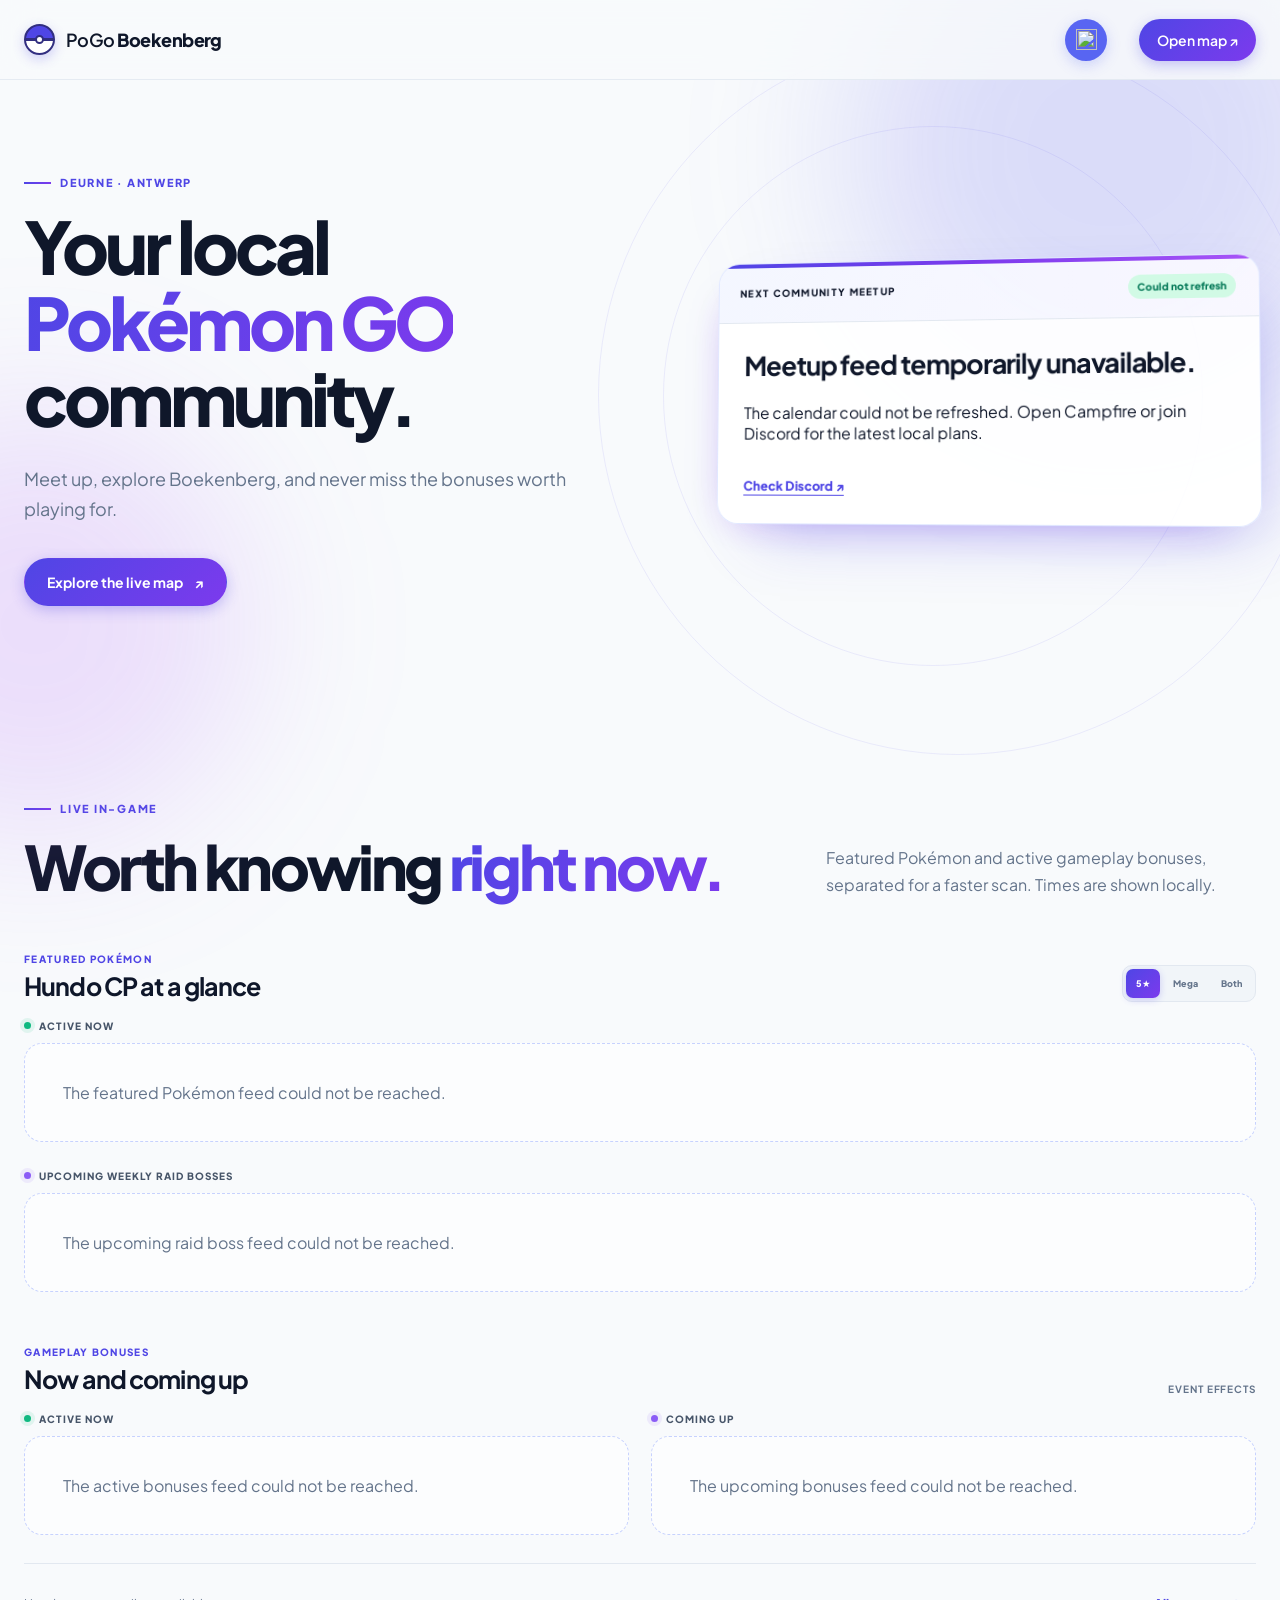
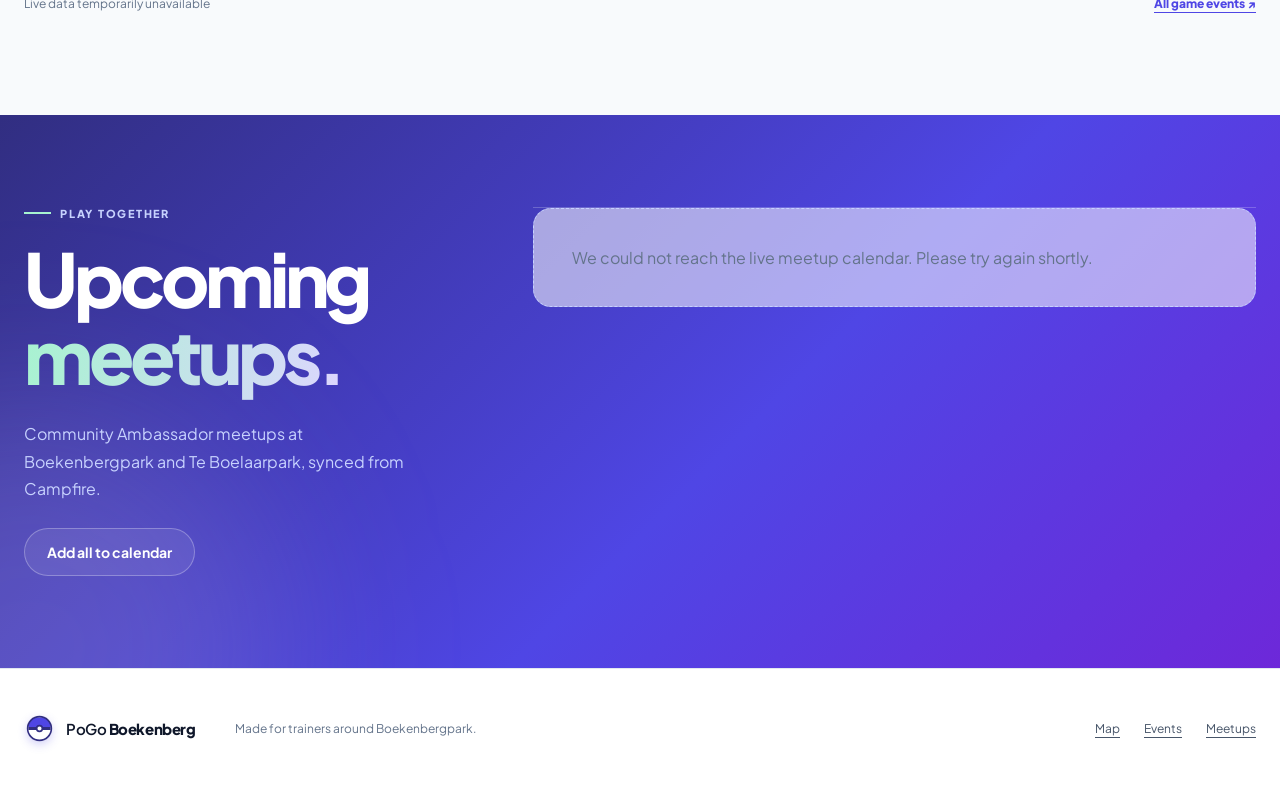
==== commit 07026bdb: "Add combined raid boss filter" ====
--- a/index.html
+++ b/index.html
@@ -75,6 +75,7 @@
             <div class="raid-toggle" role="group" aria-label="Raid boss type for active and upcoming rotations">
               <button type="button" data-raid-boss-filter="five" aria-pressed="false">5★</button>
               <button type="button" data-raid-boss-filter="mega" aria-pressed="false">Mega</button>
+              <button type="button" data-raid-boss-filter="both" aria-pressed="false">Both</button>
             </div>
           </div>
           <div class="featured-rotation"><h4><span class="status-dot active"></span>Active now</h4><div id="featuredPokemon" class="featured-grid" aria-live="polite">
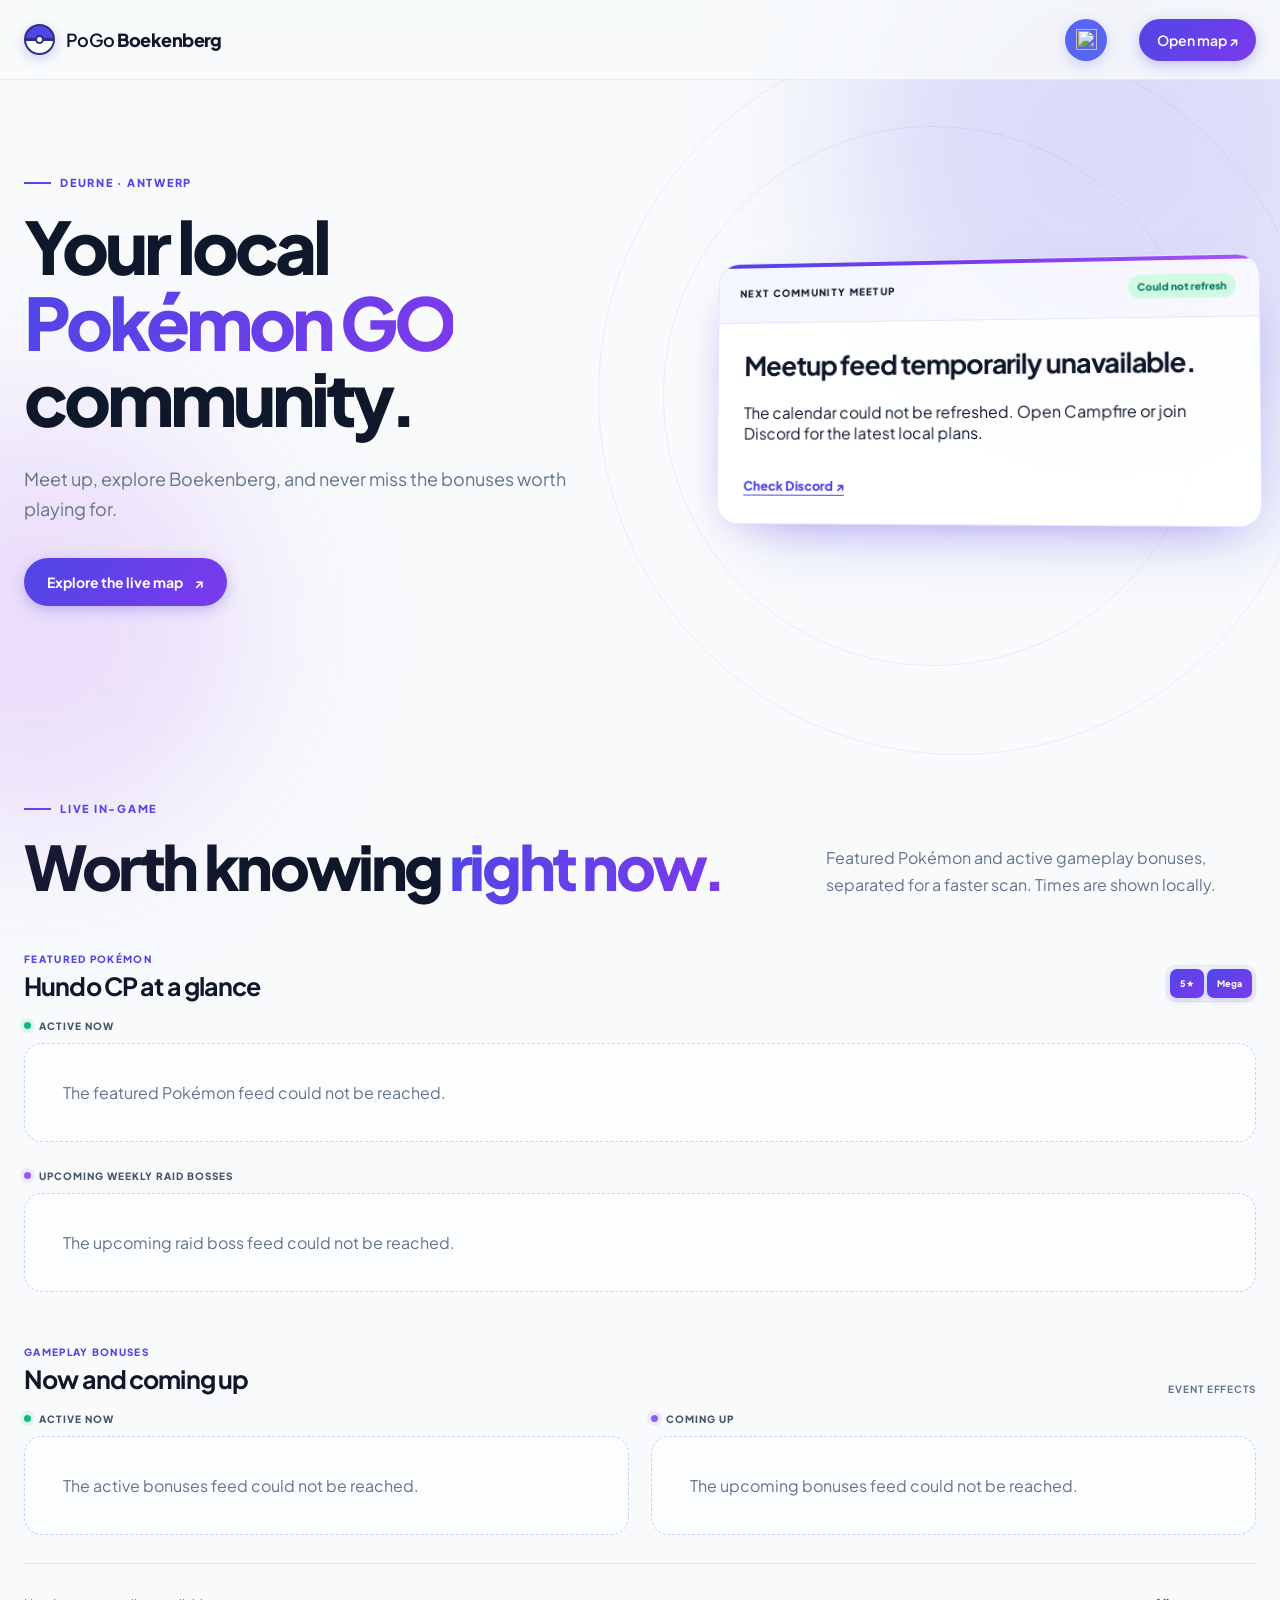
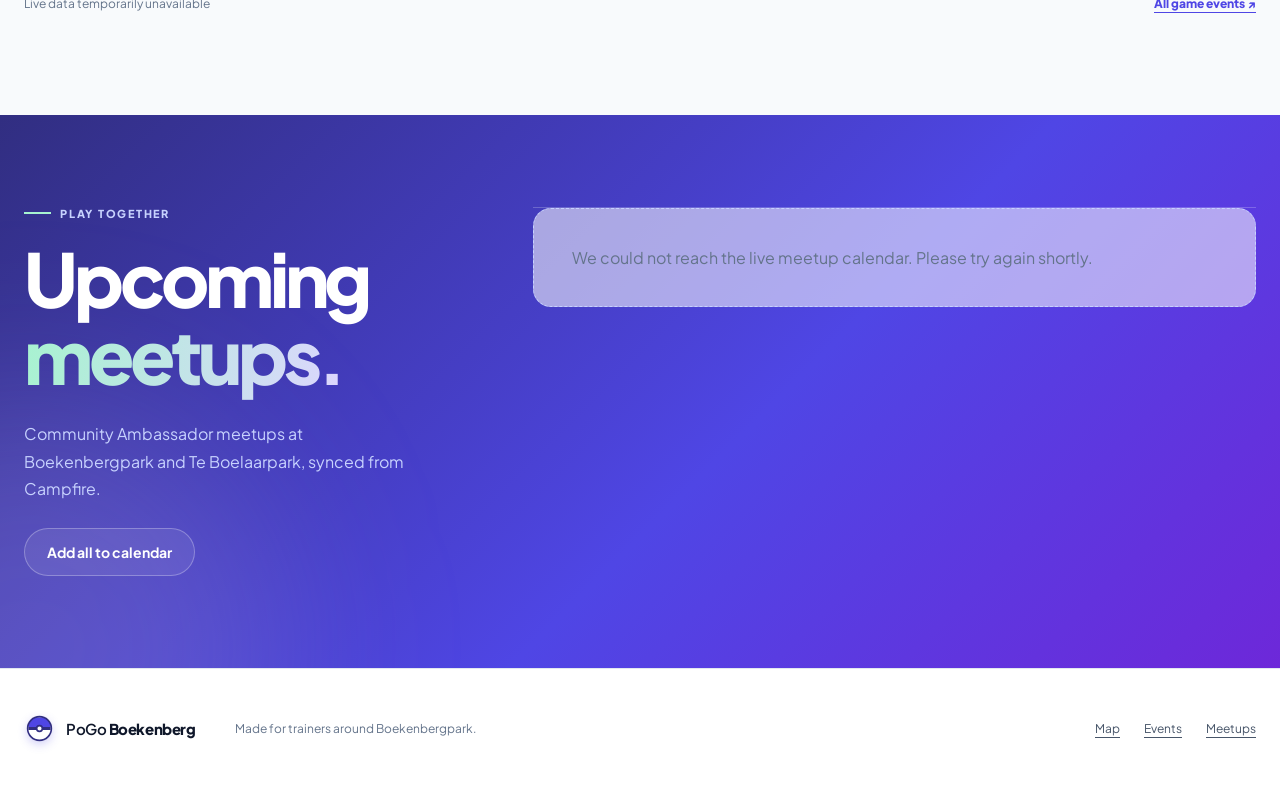
==== commit d48d9671: "Make raid boss controls multi-select filters" ====
--- a/index.html
+++ b/index.html
@@ -72,10 +72,9 @@
         <section class="event-group" aria-labelledby="featured-pokemon-title">
           <div class="event-group-heading">
             <div><p>Featured Pokémon</p><h3 id="featured-pokemon-title">Hundo CP at a glance</h3></div>
-            <div class="raid-toggle" role="group" aria-label="Raid boss type for active and upcoming rotations">
+            <div class="raid-toggle" role="group" aria-label="Filter active and upcoming raid bosses">
               <button type="button" data-raid-boss-filter="five" aria-pressed="false">5★</button>
               <button type="button" data-raid-boss-filter="mega" aria-pressed="false">Mega</button>
-              <button type="button" data-raid-boss-filter="both" aria-pressed="false">Both</button>
             </div>
           </div>
           <div class="featured-rotation"><h4><span class="status-dot active"></span>Active now</h4><div id="featuredPokemon" class="featured-grid" aria-live="polite">
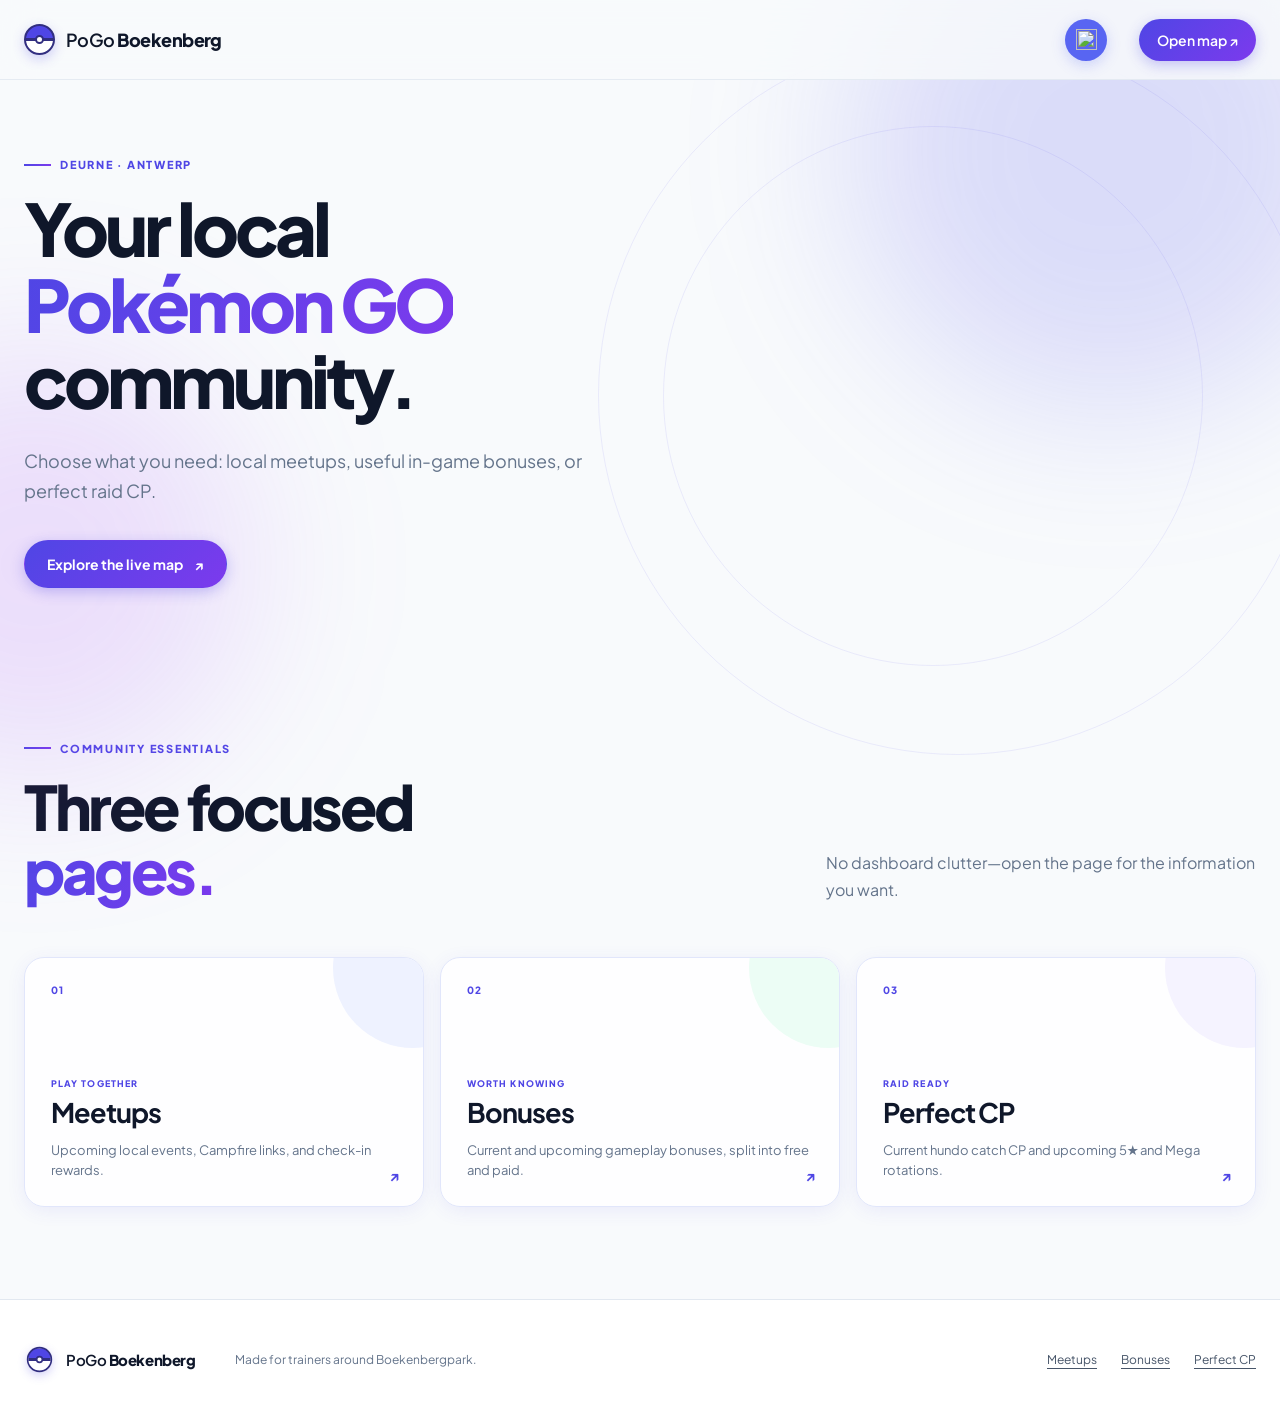
==== commit 834c49a1: "Split homepage into focused community pages" ====
--- a/index.html
+++ b/index.html
@@ -4,19 +4,16 @@
   <meta charset="utf-8">
   <meta name="viewport" content="width=device-width, initial-scale=1, viewport-fit=cover">
   <meta name="theme-color" content="#4f46e5">
-  <meta name="description" content="PoGo Boekenberg meetups, live Pokémon GO bonuses, raid hundo CP, and the community map.">
+  <meta name="description" content="PoGo Boekenberg meetups, live Pokémon GO bonuses, perfect raid CP, and the community map.">
   <meta name="mobile-web-app-capable" content="yes">
   <meta name="apple-mobile-web-app-capable" content="yes">
   <meta name="apple-mobile-web-app-status-bar-style" content="default">
   <meta name="apple-mobile-web-app-title" content="PoGo Boekenberg">
   <meta property="og:type" content="website">
   <meta property="og:title" content="PoGo Boekenberg">
-  <meta property="og:description" content="Meetups, live Pokémon GO events, perfect raid CP, and the community map.">
+  <meta property="og:description" content="Meetups, live game bonuses, perfect raid CP, and the Boekenberg community map.">
   <meta property="og:image" content="https://pogoboekenberg.github.io/home/og.png">
   <meta name="twitter:card" content="summary_large_image">
-  <meta name="twitter:title" content="PoGo Boekenberg">
-  <meta name="twitter:description" content="Meetups, live Pokémon GO events, perfect raid CP, and the community map.">
-  <meta name="twitter:image" content="https://pogoboekenberg.github.io/home/og.png">
   <title>PoGo Boekenberg · Home</title>
   <link rel="manifest" href="manifest.webmanifest">
   <link rel="icon" href="assets/app-icon-192.png" type="image/png">
@@ -28,93 +25,37 @@
 </head>
 <body>
   <header class="site-header">
-    <a class="brand" href="./" aria-label="PoGo Boekenberg home">
-      <span class="brand-mark" aria-hidden="true"><i></i></span>
-      <span>PoGo <b>Boekenberg</b></span>
-    </a>
-    <nav aria-label="Main navigation">
-      <a class="discord-icon" href="https://discord.gg/QMDWYzHccS" target="_blank" rel="noopener" aria-label="Join PoGo Boekenberg on Discord" title="Join Discord">
-        <img src="https://cdn.simpleicons.org/discord/ffffff" alt="" aria-hidden="true">
-      </a>
+    <a class="brand" href="./" aria-label="PoGo Boekenberg home"><span class="brand-mark" aria-hidden="true"><i></i></span><span>PoGo <b>Boekenberg</b></span></a>
+    <nav aria-label="Global navigation">
+      <a class="discord-icon" href="https://discord.gg/QMDWYzHccS" target="_blank" rel="noopener" aria-label="Join PoGo Boekenberg on Discord" title="Join Discord"><img src="https://cdn.simpleicons.org/discord/ffffff" alt="" aria-hidden="true"></a>
       <a class="nav-map" data-map-link href="../map/">Open map <span aria-hidden="true">↗</span></a>
     </nav>
   </header>
 
   <main>
-    <section class="hero">
+    <section class="hero hub-hero">
       <div class="hero-orbit orbit-one" aria-hidden="true"></div>
       <div class="hero-orbit orbit-two" aria-hidden="true"></div>
       <div class="hero-copy">
         <p class="eyebrow"><span></span> Deurne · Antwerp</p>
         <h1>Your local<br><em>Pokémon GO</em><br>community.</h1>
-        <p class="hero-intro">Meet up, explore Boekenberg, and never miss the bonuses worth playing for.</p>
+        <p class="hero-intro">Choose what you need: local meetups, useful in-game bonuses, or perfect raid CP.</p>
         <div class="hero-actions">
           <a class="button primary" data-map-link href="../map/">Explore the live map <span aria-hidden="true">↗</span></a>
           <button class="button secondary install-button" id="installApp" type="button" hidden>Install app <span aria-hidden="true">↓</span></button>
         </div>
       </div>
-      <aside class="next-up" aria-labelledby="next-up-title">
-        <div class="next-up-label"><span>Next community meetup</span><i id="meetupStatus">Loading…</i></div>
-        <div id="featuredMeetup" class="featured-meetup" aria-live="polite">
-          <div class="skeleton title-skeleton"></div>
-          <div class="skeleton line-skeleton"></div>
-          <div class="skeleton line-skeleton short"></div>
-        </div>
-      </aside>
     </section>
 
-    <section id="events" class="section events-section">
-      <div class="section-heading">
-        <div><p class="eyebrow"><span></span> Live in-game</p><h2>Worth knowing <em>right now.</em></h2></div>
-        <p>Featured Pokémon and active gameplay bonuses, separated for a faster scan. Times are shown locally.</p>
+    <section class="section hub-section" aria-labelledby="choose-page-title">
+      <div class="section-heading compact-heading">
+        <div><p class="eyebrow"><span></span> Community essentials</p><h2 id="choose-page-title">Three focused<br><em>pages.</em></h2></div>
+        <p>No dashboard clutter—open the page for the information you want.</p>
       </div>
-      <div class="event-split">
-        <section class="event-group" aria-labelledby="featured-pokemon-title">
-          <div class="event-group-heading">
-            <div><p>Featured Pokémon</p><h3 id="featured-pokemon-title">Hundo CP at a glance</h3></div>
-            <div class="raid-toggle" role="group" aria-label="Filter active and upcoming raid bosses">
-              <button type="button" data-raid-boss-filter="five" aria-pressed="false">5★</button>
-              <button type="button" data-raid-boss-filter="mega" aria-pressed="false">Mega</button>
-            </div>
-          </div>
-          <div class="featured-rotation"><h4><span class="status-dot active"></span>Active now</h4><div id="featuredPokemon" class="featured-grid" aria-live="polite">
-              <div class="compact-skeleton"><div class="skeleton icon-skeleton"></div><div><div class="skeleton title-skeleton"></div><div class="skeleton line-skeleton"></div></div></div>
-              <div class="compact-skeleton"><div class="skeleton icon-skeleton"></div><div><div class="skeleton title-skeleton"></div><div class="skeleton line-skeleton"></div></div></div>
-              <div class="compact-skeleton"><div class="skeleton icon-skeleton"></div><div><div class="skeleton title-skeleton"></div><div class="skeleton line-skeleton"></div></div></div>
-          </div></div>
-          <div class="featured-rotation">
-            <h4><span class="status-dot upcoming"></span>Upcoming weekly raid bosses</h4>
-            <div id="upcomingRaidBosses" class="featured-grid" aria-live="polite">
-              <div class="compact-skeleton"><div class="skeleton icon-skeleton"></div><div><div class="skeleton title-skeleton"></div><div class="skeleton line-skeleton"></div></div></div>
-              <div class="compact-skeleton"><div class="skeleton icon-skeleton"></div><div><div class="skeleton title-skeleton"></div><div class="skeleton line-skeleton"></div></div></div>
-            </div>
-          </div>
-        </section>
-        <section class="event-group" aria-labelledby="bonuses-title">
-          <div class="event-group-heading"><div><p>Gameplay bonuses</p><h3 id="bonuses-title">Now and coming up</h3></div><span>Event effects</span></div>
-          <div class="bonus-columns">
-            <div class="bonus-column"><h4><span class="status-dot active"></span>Active now</h4><div id="activeBonuses" class="bonus-grid" aria-live="polite">
-              <div class="compact-skeleton"><div class="skeleton icon-skeleton"></div><div><div class="skeleton title-skeleton"></div><div class="skeleton line-skeleton"></div></div></div>
-            </div></div>
-            <div class="bonus-column"><h4><span class="status-dot upcoming"></span>Coming up</h4><div id="upcomingBonuses" class="bonus-grid" aria-live="polite">
-              <div class="compact-skeleton"><div class="skeleton icon-skeleton"></div><div><div class="skeleton title-skeleton"></div><div class="skeleton line-skeleton"></div></div></div>
-            </div></div>
-          </div>
-        </section>
-      </div>
-      <div class="section-footer"><p id="eventFreshness">Checking the live event feed…</p><a href="https://leekduck.com/events/" target="_blank" rel="noopener">All game events <span aria-hidden="true">↗</span></a></div>
-    </section>
-
-    <section id="meetups" class="section meetup-section">
-      <div class="meetup-heading">
-        <p class="eyebrow light"><span></span> Play together</p>
-        <h2>Upcoming<br><em>meetups.</em></h2>
-        <p>Community Ambassador meetups at Boekenbergpark and Te Boelaarpark, synced from Campfire.</p>
-        <a class="button light-button" id="calendarLink" href="https://fieldresearch-api.arcaniaxbrennian.workers.dev/api/events.ics">Add all to calendar</a>
-      </div>
-      <div id="meetupList" class="meetup-list" aria-live="polite">
-        <div class="meetup-row loading-row"><div class="skeleton date-skeleton"></div><div><div class="skeleton title-skeleton"></div><div class="skeleton line-skeleton"></div></div></div>
-        <div class="meetup-row loading-row"><div class="skeleton date-skeleton"></div><div><div class="skeleton title-skeleton"></div><div class="skeleton line-skeleton"></div></div></div>
+      <div class="hub-grid">
+        <a class="hub-card meetups" href="meetups/"><span class="hub-number">01</span><div><p>Play together</p><h3>Meetups</h3><span>Upcoming local events, Campfire links, and check-in rewards.</span></div><b aria-hidden="true">↗</b></a>
+        <a class="hub-card bonuses" href="bonuses/"><span class="hub-number">02</span><div><p>Worth knowing</p><h3>Bonuses</h3><span>Current and upcoming gameplay bonuses, split into free and paid.</span></div><b aria-hidden="true">↗</b></a>
+        <a class="hub-card cp" href="perfect-cp/"><span class="hub-number">03</span><div><p>Raid ready</p><h3>Perfect CP</h3><span>Current hundo catch CP and upcoming 5★ and Mega rotations.</span></div><b aria-hidden="true">↗</b></a>
       </div>
     </section>
   </main>
@@ -122,11 +63,9 @@
   <footer>
     <a class="brand footer-brand" href="./"><span class="brand-mark" aria-hidden="true"><i></i></span><span>PoGo <b>Boekenberg</b></span></a>
     <p>Made for trainers around Boekenbergpark.</p>
-    <div><a data-map-link href="../map/">Map</a><a href="#events">Events</a><a href="#meetups">Meetups</a></div>
+    <div><a href="meetups/">Meetups</a><a href="bonuses/">Bonuses</a><a href="perfect-cp/">Perfect CP</a></div>
   </footer>
 
-  <script src="https://cdn.jsdelivr.net/npm/long@3.2.0/dist/long.min.js"></script>
-  <script src="https://cdn.jsdelivr.net/npm/s2-geometry@1.2.10/src/s2geometry.js"></script>
   <script src="config.js"></script>
   <script src="app.js"></script>
 </body>
--- a/styles.css
+++ b/styles.css
@@ -74,6 +74,37 @@
 .button.primary:hover { box-shadow: 0 9px 22px rgba(79, 70, 229, .34); }
 .button.secondary { background: var(--surface); color: #334155; box-shadow: 0 2px 9px rgba(79, 70, 229, .06); }
 .button.secondary:hover { border-color: #c7d2fe; background: #f8faff; box-shadow: var(--shadow-card); }
+
+.hub-hero { min-height: 520px; grid-template-columns: minmax(0, 820px); padding-bottom: 62px; }
+.hub-hero .hero-copy { max-width: 800px; }
+.hub-section { padding-top: 68px; }
+.compact-heading { margin-bottom: 34px; }
+.hub-grid { display: grid; grid-template-columns: repeat(3, minmax(0, 1fr)); gap: 16px; }
+.hub-card { min-height: 250px; position: relative; display: flex; flex-direction: column; justify-content: space-between; gap: 30px; padding: 26px; border: 1px solid #e1e6fb; border-radius: 20px; background: rgba(255, 255, 255, .9); box-shadow: var(--shadow-card); text-decoration: none; overflow: hidden; transition: transform .22s ease, box-shadow .22s ease, border-color .22s ease; }
+.hub-card:before { content: ""; position: absolute; width: 160px; height: 160px; right: -70px; top: -70px; border-radius: 50%; background: var(--indigo-soft); transition: transform .3s ease; }
+.hub-card.bonuses:before { background: #ecfdf5; }
+.hub-card.cp:before { background: var(--violet-soft); }
+.hub-card:hover { transform: translateY(-5px); border-color: #c7d2fe; box-shadow: var(--shadow-hover); }
+.hub-card:hover:before { transform: scale(1.12); }
+.hub-number { position: relative; color: var(--primary); font-size: 10px; font-weight: 800; letter-spacing: .14em; }
+.hub-card p { margin: 0 0 6px; color: var(--primary); font-size: 9px; font-weight: 800; letter-spacing: .12em; text-transform: uppercase; }
+.hub-card h3 { margin: 0 0 11px; font-size: 27px; letter-spacing: -.04em; }
+.hub-card div > span { display: block; color: var(--muted); font-size: 13px; line-height: 1.55; }
+.hub-card > b { position: absolute; right: 24px; bottom: 22px; color: var(--primary); font-size: 15px; }
+
+.page-tabs { min-height: 56px; display: flex; align-items: center; justify-content: center; gap: 5px; padding: 8px 24px; border-bottom: 1px solid var(--border); background: var(--surface); }
+.page-tabs a { padding: 9px 15px; border-radius: 999px; color: var(--muted); font-size: 11px; font-weight: 800; text-decoration: none; transition: color .2s ease, background .2s ease; }
+.page-tabs a:hover { color: var(--primary); background: var(--indigo-soft); }
+.page-tabs a.active { color: #fff; background: linear-gradient(135deg, var(--primary), var(--secondary)); box-shadow: var(--shadow-button); }
+.page-hero { position: relative; padding: 78px max(24px, calc((100vw - 1280px) / 2)) 48px; overflow: hidden; }
+.page-hero:after { content: ""; position: absolute; width: 420px; height: 420px; right: -120px; top: -230px; border-radius: 50%; background: rgba(99, 102, 241, .15); filter: blur(55px); pointer-events: none; }
+.page-hero h1 { max-width: 820px; margin: 0; font-size: clamp(50px, 6vw, 78px); line-height: 1.02; letter-spacing: -.055em; }
+.page-hero h1 em { font: inherit; color: transparent; background: linear-gradient(115deg, var(--primary), var(--secondary)); -webkit-background-clip: text; background-clip: text; }
+.page-hero > p:not(.eyebrow), .page-hero > div > p:not(.eyebrow) { max-width: 610px; margin: 24px 0 0; color: var(--muted); font-size: 17px; line-height: 1.7; }
+.page-hero-split { display: grid; grid-template-columns: minmax(0, .9fr) minmax(390px, 1.1fr); gap: 8vw; align-items: center; padding-bottom: 76px; }
+.page-hero-split .next-up { transform: none; }
+.page-hero-split .next-up:hover { transform: translateY(-3px); }
+.focused-section { padding-top: 44px; }
 
 .next-up { align-self: center; transform: perspective(1400px) rotateX(3deg) rotateY(-8deg); background: rgba(255, 255, 255, .91); border: 1px solid rgba(224, 231, 255, .95); border-radius: 22px; overflow: hidden; box-shadow: 22px 28px 60px -24px rgba(79, 70, 229, .34), -14px 18px 40px -28px rgba(124, 58, 237, .4); transition: transform .5s ease, box-shadow .5s ease; }
 .next-up:hover { transform: perspective(1400px) rotateX(1deg) rotateY(-4deg) translateY(-4px); box-shadow: var(--shadow-hover); }
@@ -212,6 +243,10 @@
   .meetup-heading { max-width: 620px; }
   .section-heading { align-items: start; flex-direction: column; gap: 22px; }
   .orbit-one, .orbit-two { right: -280px; }
+  .hub-grid { grid-template-columns: 1fr; }
+  .hub-card { min-height: 190px; }
+  .page-hero-split { grid-template-columns: 1fr; }
+  .page-hero-split .next-up { max-width: 620px; }
 }
 
 @media (max-width: 620px) {
@@ -240,6 +275,15 @@
   footer p { width: 100%; order: 3; margin: 0; }
   .site-header nav { gap: 9px; }
   .discord-icon { width: 40px; height: 40px; }
+  .hub-hero { min-height: 470px; }
+  .hub-section { padding-top: 54px; }
+  .hub-card { min-height: 178px; padding: 22px; }
+  .page-tabs { justify-content: flex-start; overflow-x: auto; padding-left: 18px; padding-right: 18px; }
+  .page-tabs a { flex: 0 0 auto; }
+  .page-hero { padding-top: 56px; padding-bottom: 38px; }
+  .page-hero h1 { font-size: 46px; }
+  .page-hero > p:not(.eyebrow), .page-hero > div > p:not(.eyebrow) { font-size: 15px; }
+  .focused-section { padding-top: 32px; }
 }
 
 @media (prefers-reduced-motion: reduce) {
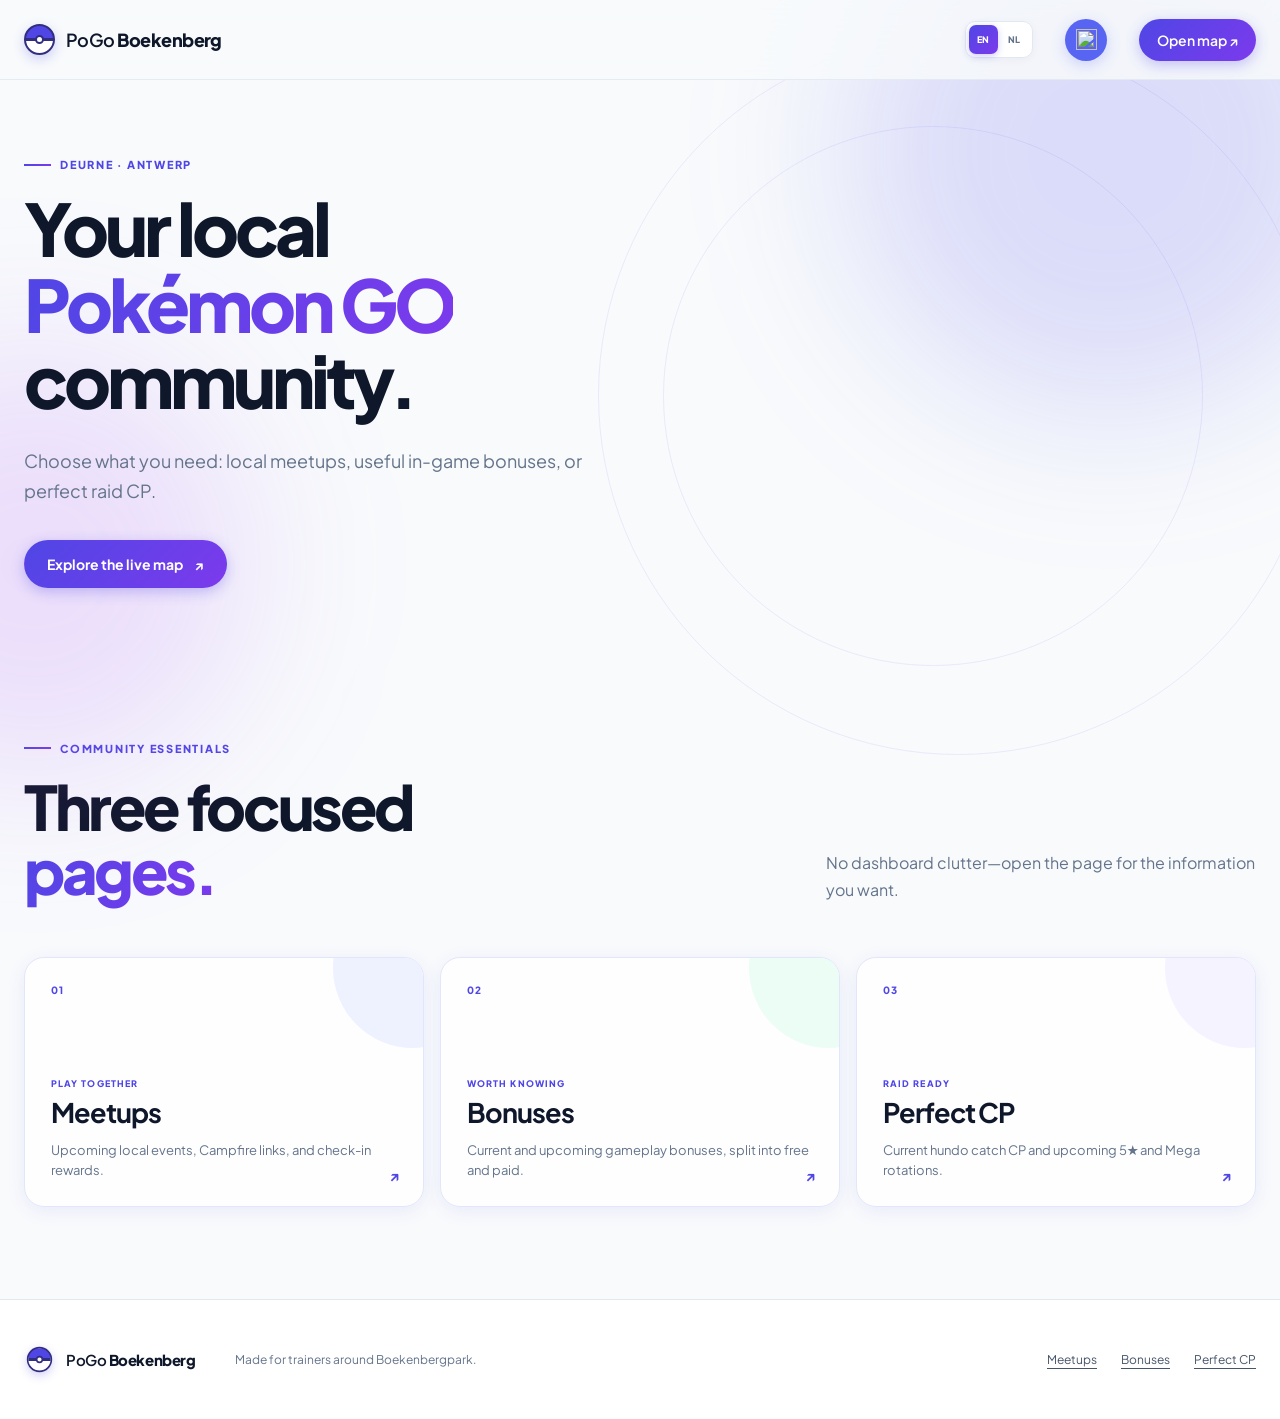
==== commit 129addd5: "Add saved English and Dutch language toggle" ====
--- a/index.html
+++ b/index.html
@@ -27,6 +27,7 @@
   <header class="site-header">
     <a class="brand" href="./" aria-label="PoGo Boekenberg home"><span class="brand-mark" aria-hidden="true"><i></i></span><span>PoGo <b>Boekenberg</b></span></a>
     <nav aria-label="Global navigation">
+      <div class="language-toggle" role="group" aria-label="Language"><button type="button" data-language="en" aria-pressed="false">EN</button><button type="button" data-language="nl" aria-pressed="false">NL</button></div>
       <a class="discord-icon" href="https://discord.gg/QMDWYzHccS" target="_blank" rel="noopener" aria-label="Join PoGo Boekenberg on Discord" title="Join Discord"><img src="https://cdn.simpleicons.org/discord/ffffff" alt="" aria-hidden="true"></a>
       <a class="nav-map" data-map-link href="../map/">Open map <span aria-hidden="true">↗</span></a>
     </nav>
--- a/styles.css
+++ b/styles.css
@@ -47,6 +47,10 @@
 .site-header nav { display: flex; align-items: center; gap: 32px; font-size: 14px; font-weight: 600; }
 .site-header nav a { text-decoration: none; transition: color .2s ease; }
 .site-header nav a:not(.nav-map):hover { color: var(--primary); }
+.language-toggle { display: flex; flex: 0 0 auto; gap: 2px; padding: 3px; border: 1px solid var(--border); border-radius: 10px; background: rgba(255, 255, 255, .9); box-shadow: 0 2px 8px rgba(15, 23, 42, .04); }
+.language-toggle button { min-width: 29px; min-height: 29px; padding: 5px 7px; border: 0; border-radius: 7px; color: var(--muted); background: transparent; font: inherit; font-size: 9px; font-weight: 800; letter-spacing: .05em; cursor: pointer; transition: color .2s ease, background .2s ease, box-shadow .2s ease; }
+.language-toggle button:hover { color: var(--primary); }
+.language-toggle button.active { color: #fff; background: linear-gradient(135deg, var(--primary), var(--secondary)); box-shadow: 0 2px 7px rgba(79, 70, 229, .28); }
 .discord-icon { width: 42px; height: 42px; display: grid; place-items: center; border-radius: 50%; background: #5865f2; box-shadow: 0 4px 14px rgba(88, 101, 242, .25); transition: transform .2s ease, box-shadow .2s ease !important; }
 .discord-icon img { width: 21px; height: 21px; display: block; }
 .discord-icon:hover { transform: translateY(-2px); box-shadow: 0 8px 20px rgba(88, 101, 242, .32); }
@@ -113,9 +117,18 @@
 .next-up-label i { font-style: normal; color: #047857; background: #d1fae5; border-radius: 999px; padding: 6px 9px; letter-spacing: 0; text-transform: none; }
 .featured-meetup { padding: 28px 27px 26px; min-height: 204px; }
 .featured-meetup h3 { font-size: 27px; line-height: 1.15; letter-spacing: -.04em; margin: 0 0 22px; }
-.featured-meta { display: grid; grid-template-columns: 1fr 1fr; gap: 12px; padding-top: 17px; border-top: 1px solid var(--border); }
+.featured-meta { display: grid; grid-template-columns: repeat(3, minmax(0, 1fr)); gap: 12px; padding-top: 17px; border-top: 1px solid var(--border); }
 .featured-meta span { font-size: 10px; text-transform: uppercase; letter-spacing: .12em; color: var(--muted); display: block; }
 .featured-meta b { display: block; margin-top: 5px; font-size: 13px; }
+.meetup-boss-cp { margin-top: 15px; padding-top: 14px; border-top: 1px solid var(--border); }
+.meetup-boss-cp > span { display: block; margin-bottom: 8px; color: var(--primary); font-size: 8px; font-weight: 800; letter-spacing: .1em; text-transform: uppercase; }
+.meetup-boss-cp ul { display: flex; flex-wrap: wrap; gap: 7px; margin: 0; padding: 0; list-style: none; }
+.meetup-boss-cp li { min-width: 150px; display: grid; grid-template-columns: 34px minmax(0, 1fr); gap: 8px; align-items: center; padding: 7px 9px; border: 1px solid #dfe4ff; border-radius: 10px; background: #f8faff; }
+.meetup-boss-cp img { width: 34px; height: 34px; object-fit: contain; }
+.meetup-boss-cp li > span { min-width: 0; }
+.meetup-boss-cp li b, .meetup-boss-cp li small { display: block; }
+.meetup-boss-cp li b { font-size: 10px; white-space: nowrap; overflow: hidden; text-overflow: ellipsis; }
+.meetup-boss-cp li small { margin-top: 3px; color: var(--muted); font-size: 8px; line-height: 1.35; }
 .checkin-rewards { margin-top: 14px; }
 .checkin-rewards > span { display: block; margin-bottom: 7px; color: var(--muted); font-size: 8px; font-weight: 800; letter-spacing: .1em; text-transform: uppercase; }
 .checkin-rewards ul { display: flex; flex-wrap: wrap; gap: 6px; margin: 0; padding: 0; list-style: none; }
@@ -206,7 +219,15 @@
 .meetup-date b { font-size: 34px; line-height: 1; display: block; }
 .meetup-date span { font-size: 9px; text-transform: uppercase; letter-spacing: .16em; color: #c7d2fe; }
 .meetup-info h3 { font-size: 18px; line-height: 1.3; letter-spacing: -.025em; margin: 0 0 7px; }
+.meetup-title-row { display: flex; align-items: center; flex-wrap: wrap; gap: 8px; }
+.meetup-title-row h3 { margin-bottom: 0; }
+.meetup-going { padding: 4px 7px; border-radius: 999px; color: #064e3b; background: #a7f3d0; font-size: 8px; font-weight: 900; white-space: nowrap; }
 .meetup-info p { margin: 0; color: #c7d2fe; font-size: 13px; }
+.meetup-info .meetup-title-row + p { margin-top: 7px; }
+.meetup-info .meetup-boss-cp { margin-top: 11px; padding-top: 0; border-top: 0; }
+.meetup-info .meetup-boss-cp > span { color: #a7f3d0; }
+.meetup-info .meetup-boss-cp li { border-color: rgba(255, 255, 255, .18); background: rgba(17, 12, 51, .38); }
+.meetup-info .meetup-boss-cp li small { color: #c7d2fe; }
 .meetup-info .checkin-rewards { margin-top: 10px; }
 .meetup-info .checkin-rewards > span { color: #a7f3d0; }
 .meetup-info .checkin-rewards li { border-color: rgba(255, 255, 255, .18); background: rgba(17, 12, 51, .38); }
@@ -252,6 +273,7 @@
 @media (max-width: 620px) {
   .site-header { height: 70px; }
   .brand { font-size: 16px; }
+  .site-header .brand > span:last-child { display: none; }
   .nav-map { padding: 10px 14px; }
   .hero { padding-top: 58px; padding-bottom: 75px; min-height: auto; }
   .hero h1 { font-size: 44px; }
@@ -274,6 +296,7 @@
   footer { padding-top: 35px; padding-bottom: 35px; flex-wrap: wrap; gap: 18px; }
   footer p { width: 100%; order: 3; margin: 0; }
   .site-header nav { gap: 9px; }
+  .language-toggle button { min-width: 27px; min-height: 27px; padding: 4px 6px; }
   .discord-icon { width: 40px; height: 40px; }
   .hub-hero { min-height: 470px; }
   .hub-section { padding-top: 54px; }
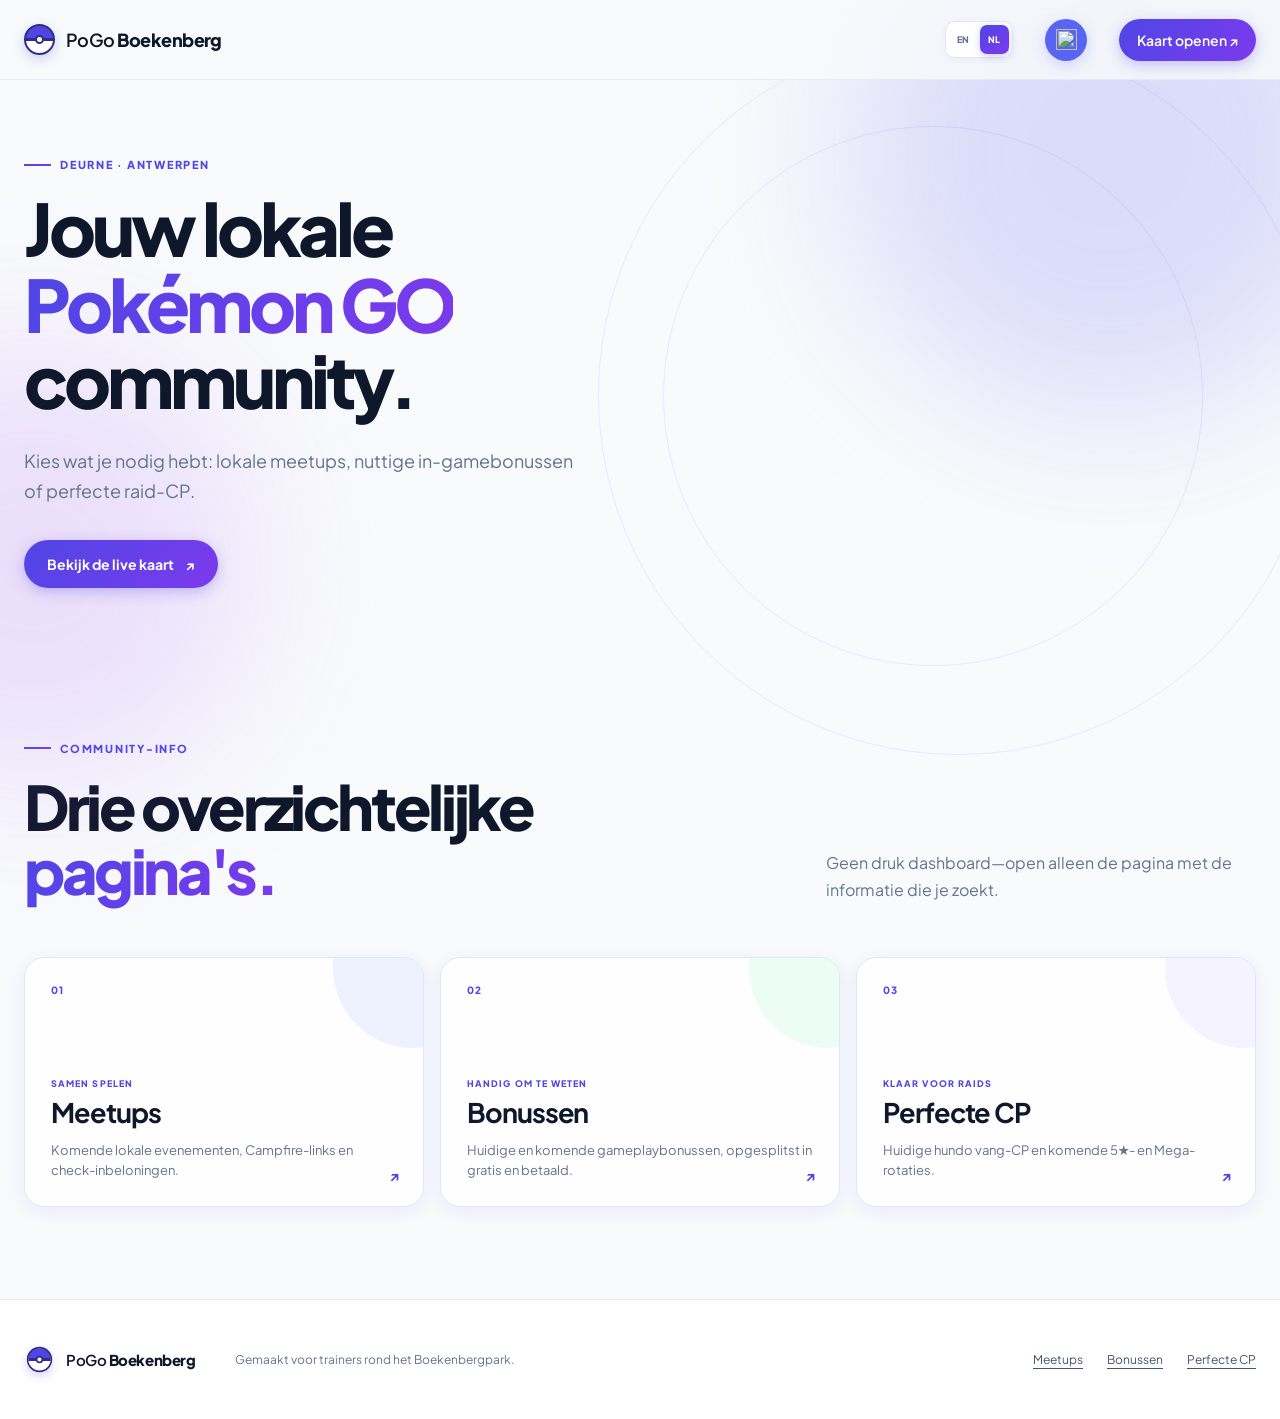
==== commit e8df48ef: "Default new visitors to Dutch" ====
--- a/index.html
+++ b/index.html
@@ -1,5 +1,5 @@
 <!doctype html>
-<html lang="en">
+<html lang="nl">
 <head>
   <meta charset="utf-8">
   <meta name="viewport" content="width=device-width, initial-scale=1, viewport-fit=cover">
